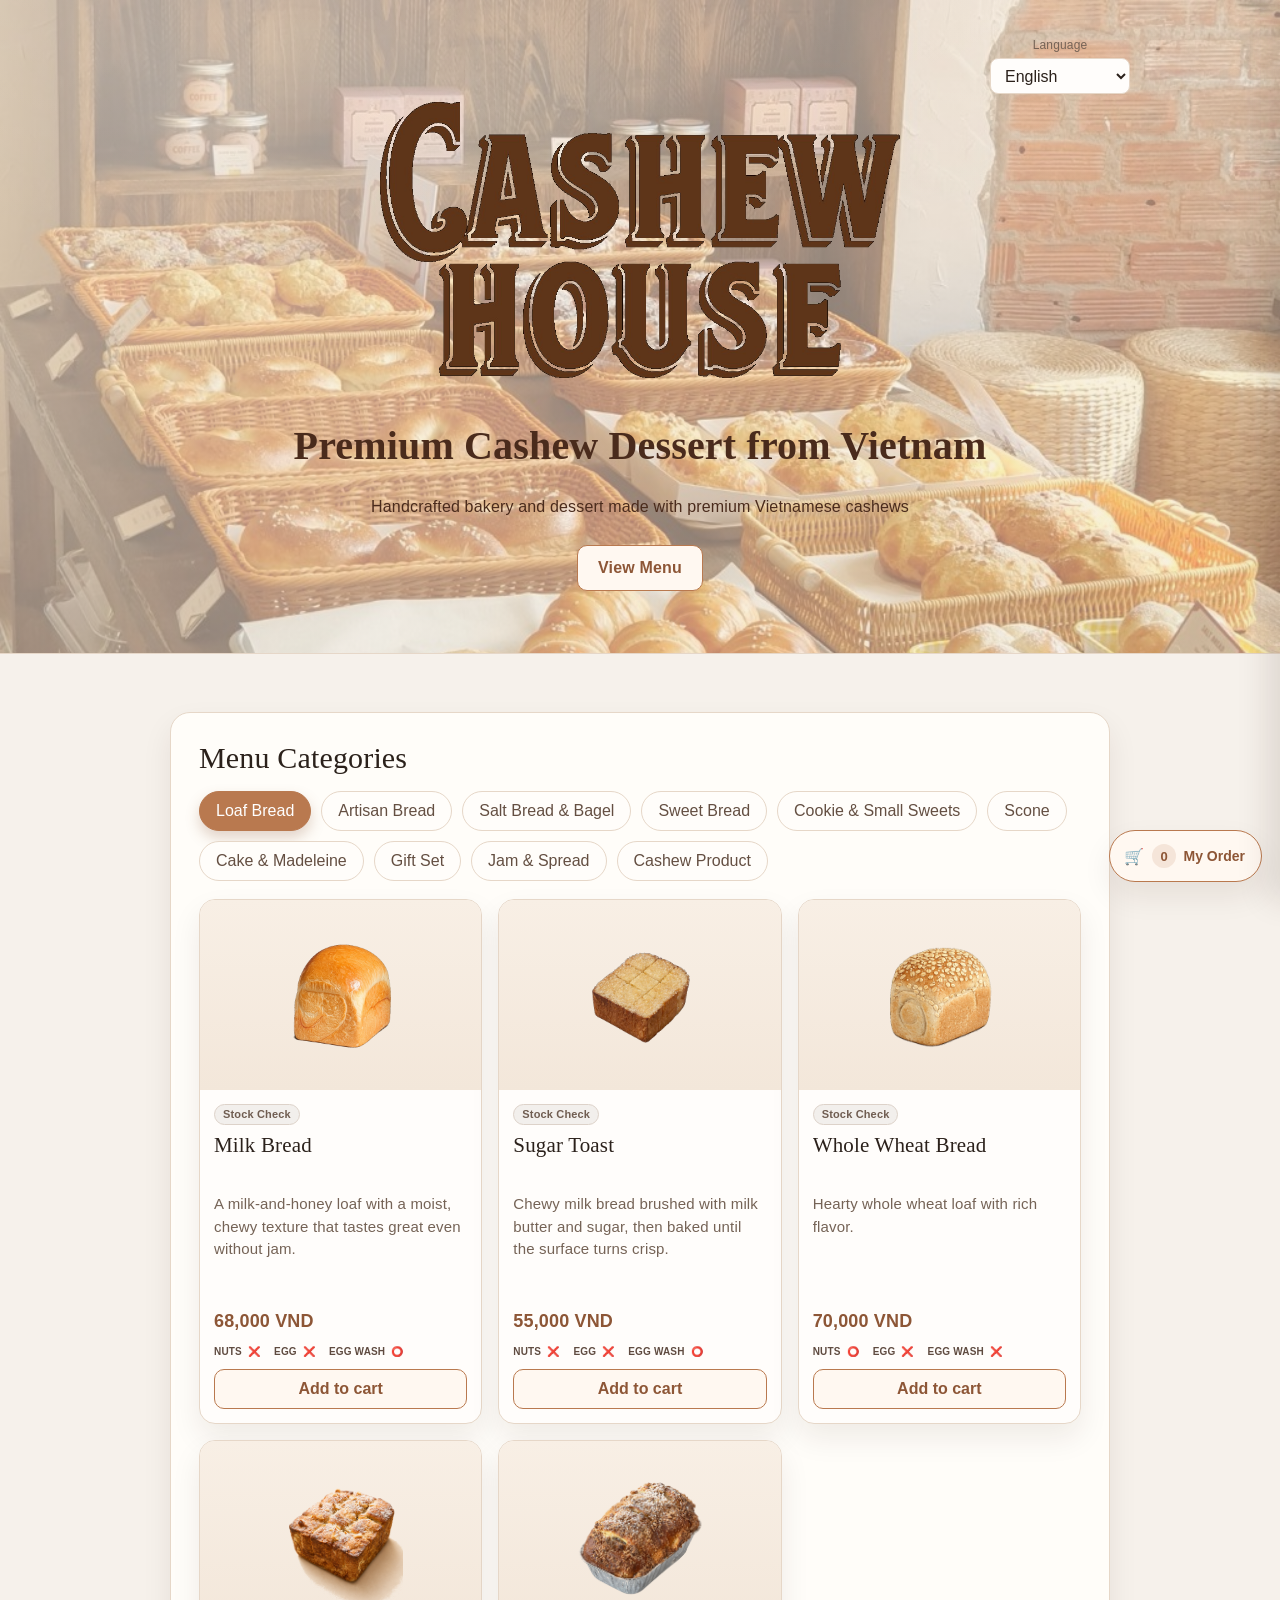
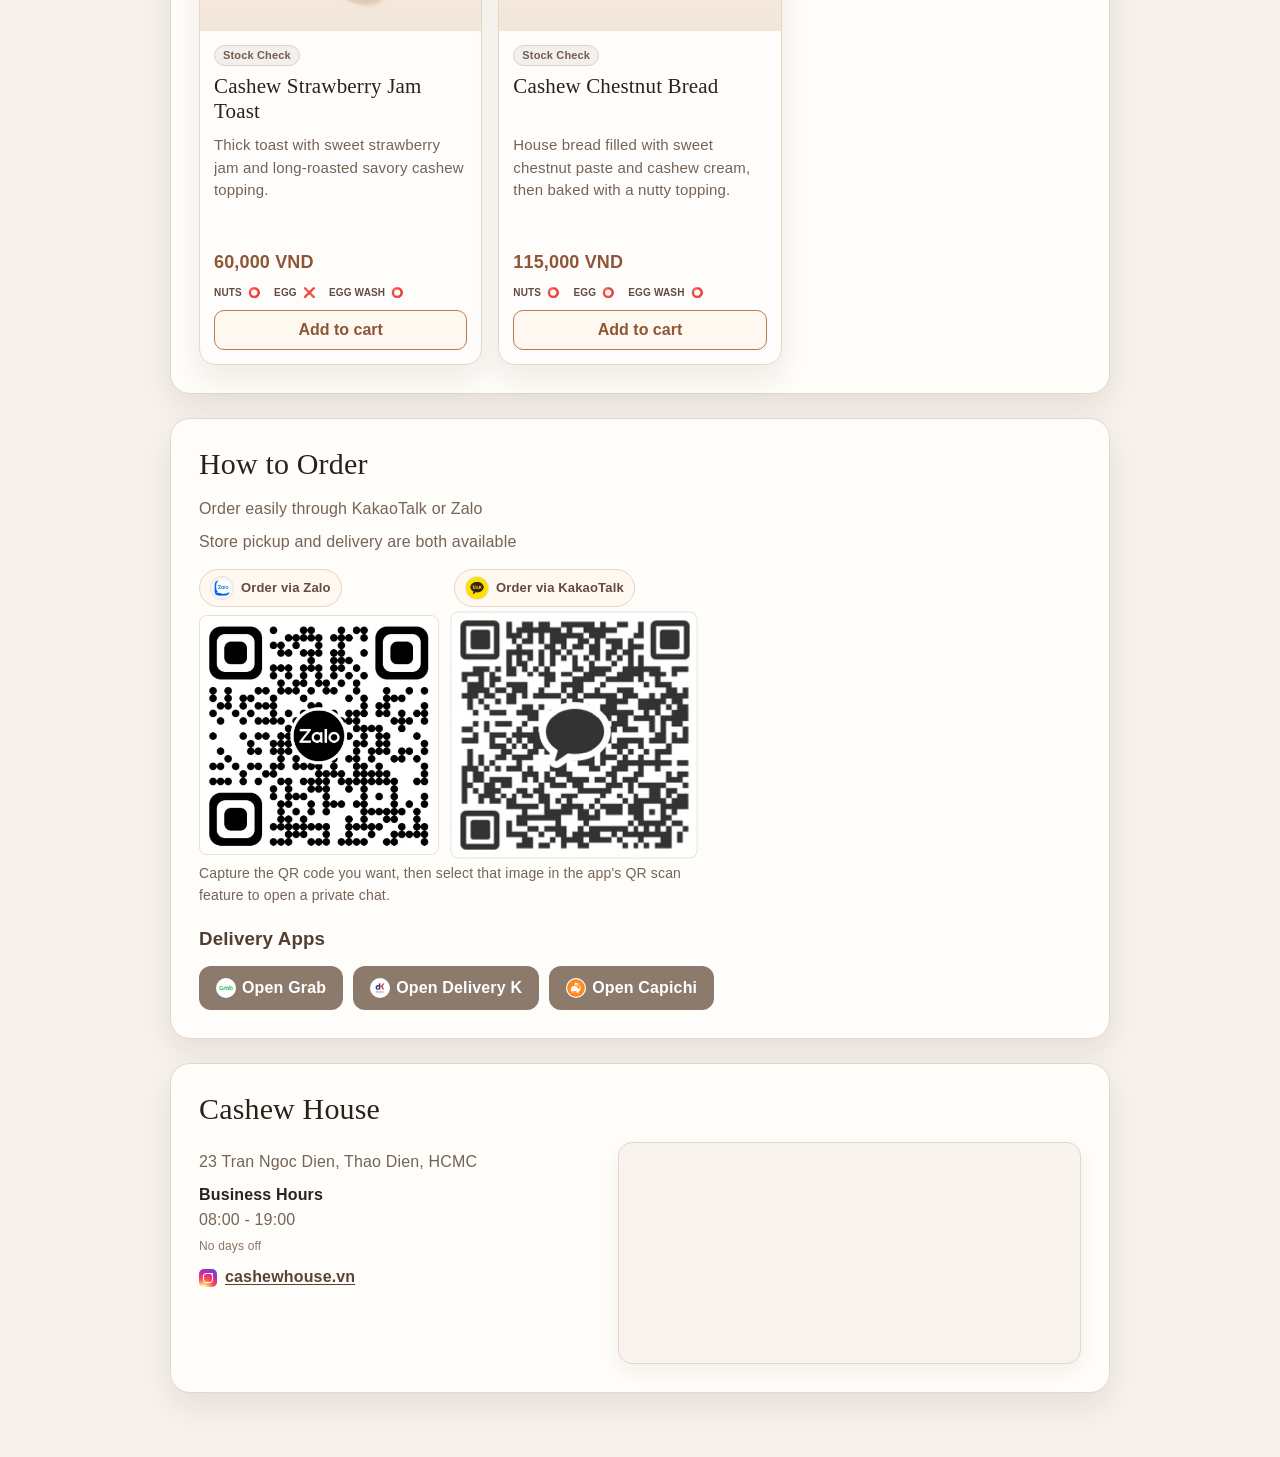
==== index.html @ 786365b2 "Add multilingual QR scan hint below order QR codes. Help customers capture a QR image and open a pri" ====
<!DOCTYPE html>
<html lang="ko">
  <head>
    <meta charset="UTF-8" />
    <meta name="viewport" content="width=device-width, initial-scale=1.0" />
    <title>CASHEW HOUSE BAKERY MENU</title>
    <link rel="stylesheet" href="styles.css" />
  </head>
  <body>
    <header class="hero">
      <div class="hero__content">
        <div class="language-switcher">
          <label for="languageSelect" data-i18n="languageLabel">Language</label>
          <select id="languageSelect" aria-label="language selector">
            <option value="en">English</option>
            <option value="ko">한국어</option>
            <option value="vi">Tiếng Việt</option>
            <option value="ja">日本語</option>
            <option value="zh">中文</option>
          </select>
        </div>
        <img class="hero__logo" src="images/hero-logo.png" alt="Cashew House logo" />
        <h1 data-i18n="heroTitle">Premium Cashew Dessert from Vietnam</h1>
        <p class="hero__desc" data-i18n="heroDesc1">베트남 프리미엄 캐슈넛으로 만든 수제 베이커리 &amp; 디저트</p>
        <a class="hero__button" href="#menuSection" data-i18n="menuViewButton"
          >메뉴 보기</a
        >
      </div>
    </header>

    <main class="container">
      <section id="menuSection" class="menu-section">
        <h2 class="section-title" data-i18n="menuCategoriesTitle">Menu Categories</h2>
        <div id="categoryTabs" class="tabs" role="tablist" aria-label="카테고리 탭"></div>
        <div id="menuGrid" class="menu-grid" aria-live="polite"></div>
      </section>

      <section class="order-section">
        <h2 class="section-title" data-i18n="orderTitle">주문 방법</h2>
        <p data-i18n="orderDesc1">카카오톡 / Zalo로 간편하게 주문 가능합니다</p>
        <p data-i18n="orderDesc2">매장 픽업 및 배달 모두 가능</p>

        <div class="order-qr-grid">
          <div class="order-qr-card" aria-label="Zalo QR card">
            <span class="order-qr-card__channel">
              <span class="order-qr-card__icon action-button--zalo" aria-hidden="true"></span>
              <span class="order-qr-card__channel-text">Order via Zalo</span>
            </span>
            <img class="order-qr-card__image" src="images/zalo-qr-only.png" alt="Zalo QR code" />
          </div>
          <div class="order-qr-card" aria-label="KakaoTalk QR card">
            <span class="order-qr-card__channel">
              <span class="order-qr-card__icon action-button--kakao" aria-hidden="true"></span>
              <span class="order-qr-card__channel-text">Order via KakaoTalk</span>
            </span>
            <img class="order-qr-card__image" src="images/kakaotalk-qr-only.png" alt="KakaoTalk QR code" />
          </div>
        </div>

        <p class="order-qr-help" data-i18n="orderQrHelp">원하시는 큐알코드를 캡쳐하신 후, 해당 앱의 큐알코드 스캔 기능에서 큐알코드를 선택하시면 개인 대화창이 뜹니다.</p>

        <h3 class="sub-title" data-i18n="deliveryAppTitle">배달 어플 바로가기</h3>
        <div class="action-group">
          <a class="action-button action-button--sub action-button--delivery action-button--grab" href="https://r.grab.com/g/6-20260430_190000_45DD73BD2A8040E2A69874FFFDF15FDF_MEXMPS-5-C7TFJN4TECD3TN" target="_blank" rel="noopener noreferrer" aria-label="Grab link button" data-i18n="grabButton">Grab 바로가기</a>
          <a class="action-button action-button--sub action-button--delivery action-button--deliveryk" href="https://www.deliveryk.com/shops/13361" target="_blank" rel="noopener noreferrer" aria-label="Delivery K link button" data-i18n="deliveryKButton">Delivery K 바로가기</a>
          <a class="action-button action-button--sub action-button--delivery action-button--capichi" href="https://www.order.capichiapp.com/ko/ho-chi-minh/phuong-an-khanh/restaurant/CASHEWHOUSE" target="_blank" rel="noopener noreferrer" aria-label="Capichi link button" data-i18n="capichiButton">Capichi 바로가기</a>
        </div>
      </section>

      <section class="store-section">
        <h2 class="section-title" data-i18n="storeTitle">Cashew House</h2>
        <div class="store-layout">
          <div class="store-info">
            <p data-i18n="storeAddress">23 Tran Ngoc Dien, Thao Dien, HCMC</p>
            <p>
              <strong data-i18n="businessHoursLabel">영업시간</strong><br />
              08:00 - 19:00<br />
              <span class="store-hours-note" data-i18n="noClosedDaysLabel">휴무없음</span>
            </p>
            <p>
              <a class="instagram-link" href="https://instagram.com/cashewhouse.vn" target="_blank" rel="noopener noreferrer" aria-label="Cashew House Instagram">
                <span class="instagram-link__icon" aria-hidden="true"></span>
                <span class="instagram-link__id">cashewhouse.vn</span>
              </a>
            </p>
          </div>
          <div class="store-map-wrap">
            <iframe
              class="store-map"
              title="Cashew House location on Google Maps"
              src="https://www.google.com/maps?q=23%20Tran%20Ngoc%20Dien,%20Thao%20Dien,%20Ho%20Chi%20Minh%20City&output=embed"
              loading="lazy"
              referrerpolicy="no-referrer-when-downgrade"
              allowfullscreen
            ></iframe>
          </div>
        </div>
      </section>
    </main>

    <template id="menuCardTemplate">
      <article class="menu-card">
        <div class="menu-card__image-wrap">
          <img class="menu-card__image" alt="" />
          <div class="menu-card__image-nav" hidden>
            <button type="button" class="menu-card__image-btn menu-card__image-btn--prev" aria-label="Previous image">◀</button>
            <span class="menu-card__image-index" aria-live="polite"></span>
            <button type="button" class="menu-card__image-btn menu-card__image-btn--next" aria-label="Next image">▶</button>
          </div>
        </div>
        <div class="menu-card__body">
          <h3 class="menu-card__name"></h3>
          <p class="menu-card__description"></p>
          <div class="menu-card__flavors"></div>
          <p class="menu-card__price"></p>
          <div class="menu-card__allergy-row">
            <p class="menu-card__allergy"></p>
            <p class="menu-card__allergy"></p>
            <p class="menu-card__allergy"></p>
          </div>
          <div class="menu-card__actions">
            <select class="menu-card__flavor-select" hidden></select>
            <button type="button" class="menu-card__add-btn"></button>
          </div>
        </div>
      </article>
    </template>

    <div id="cartOverlay" class="cart-overlay" hidden></div>
    <aside id="cartPanel" class="cart-panel" aria-hidden="true" aria-labelledby="cartPanelTitle">
      <div class="cart-panel__header">
        <h2 id="cartPanelTitle" class="cart-panel__title" data-i18n="cartTitle">My Order</h2>
        <button type="button" id="cartCloseBtn" class="cart-panel__close" aria-label="Close">×</button>
      </div>
      <p id="cartEmptyMsg" class="cart-panel__empty" data-i18n="cartEmpty" hidden></p>
      <ul id="cartItems" class="cart-panel__items"></ul>
      <div class="cart-panel__footer">
        <p id="cartTotal" class="cart-panel__total"></p>
        <div class="cart-panel__actions">
          <button type="button" id="cartCopyBtn" class="cart-panel__btn cart-panel__btn--primary" data-i18n="cartCopy">Copy order</button>
          <button type="button" id="cartClearBtn" class="cart-panel__btn cart-panel__btn--ghost" data-i18n="cartClear">Clear all</button>
        </div>
      </div>
    </aside>
    <button type="button" id="cartFab" class="cart-fab" hidden>
      <span class="cart-fab__icon" aria-hidden="true">🛒</span>
      <span id="cartFabCount" class="cart-fab__count">0</span>
      <span class="cart-fab__label" data-i18n="cartTitle">My Order</span>
    </button>
    <p id="cartToast" class="cart-toast" role="status" aria-live="polite" hidden></p>

    <script src="script.js?v=20260623-1"></script>
  </body>
</html>
---- styles.css ----
:root {
  --bg: #f6f1eb;
  --paper: #fffdf9;
  --accent: #b9794f;
  --accent-dark: #8d5636;
  --text: #2b211b;
  --muted: #756356;
  --border: #e6d7c8;
  --surface: #f3e9df;
  --shadow: 0 14px 30px rgba(46, 28, 15, 0.08);
}

* {
  box-sizing: border-box;
}

body {
  margin: 0;
  font-family: "Noto Sans KR", "Segoe UI", Arial, sans-serif;
  color: var(--text);
  background: var(--bg);
  letter-spacing: 0.01em;
}

.hero {
  /* 헤더 배경 사진 + 따뜻한 그라데이션 오버레이 */
  background-color: var(--bg);
  /* radial-gradient가 불투명하면 이미지가 가려져서 알파를 줍니다. */
  background-image: radial-gradient(
      circle at 15% 20%,
      rgba(248, 239, 228, 0.62) 0%,
      rgba(244, 230, 216, 0.54) 42%,
      rgba(240, 223, 206, 0.45) 100%
    ),
    url("images/header-bg.png");
  background-size: 100% 100%, cover;
  background-position: center, center top;
  background-repeat: no-repeat;
  padding: 78px 20px 62px;
  border-bottom: 1px solid var(--border);
  position: relative;
}

.hero::after {
  content: "";
  position: absolute;
  inset: 0;
  pointer-events: none;
  background: linear-gradient(
    to bottom,
    rgba(255, 255, 255, 0.10) 0%,
    rgba(255, 255, 255, 0) 35%
  );
}

.hero__content {
  max-width: 980px;
  margin: 0 auto;
  position: relative;
  z-index: 1;
  text-align: center;
  display: flex;
  flex-direction: column;
  align-items: center;
}

.language-switcher {
  position: absolute;
  top: -40px;
  right: 0;
  display: flex;
  flex-direction: column;
  gap: 6px;
  min-width: 140px;
}

.language-switcher label {
  font-size: 12px;
  color: var(--muted);
}

.language-switcher select {
  height: 36px;
  padding: 0 10px;
  border: 1px solid var(--border);
  border-radius: 8px;
  background: #fffdfb;
  color: var(--text);
  font: inherit;
}

.hero__badge {
  display: inline-block;
  margin: 0 0 12px;
  padding: 7px 12px;
  font-size: 12px;
  letter-spacing: 0.08em;
  border-radius: 999px;
  background: rgba(185, 121, 79, 0.13);
  border: 1px solid rgba(185, 121, 79, 0.35);
  color: var(--accent-dark);
  font-weight: 600;
}

.hero__logo {
  display: block;
  width: min(520px, 88%);
  margin: 24px auto 24px;
  height: auto;
}

.hero h1 {
  margin: 0 0 4px;
  font-family: "Georgia", "Times New Roman", serif;
  font-size: clamp(28px, 4.1vw, 40px);
  line-height: 2.2;
  max-width: 100%;
  margin-left: auto;
  margin-right: auto;
  white-space: nowrap;
  color: #4a2b1c;
}

.hero__desc {
  margin: 0;
  color: #4a2b1c;
  font-size: clamp(14px, 2vw, 16px);
  line-height: 1.6;
  white-space: nowrap;
  text-align: center;
  max-width: 100%;
}

.hero__button {
  display: inline-block;
  margin-top: 26px;
  padding: 13px 20px;
  border-radius: 10px;
  border: 1px solid var(--accent);
  background: #fff8f1;
  color: var(--accent-dark);
  text-decoration: none;
  font-weight: 700;
  transition: all 0.2s ease;
}

.hero__button:hover {
  background: var(--accent);
  color: #fff;
}

.container {
  max-width: 980px;
  margin: 0 auto;
  padding: 34px 20px 64px;
}

.menu-section,
.order-section,
.store-section {
  margin-top: 24px;
  padding: 28px;
  border: 1px solid var(--border);
  border-radius: 20px;
  background: var(--paper);
  box-shadow: var(--shadow);
}

.section-title {
  margin: 0 0 16px;
  font-family: "Georgia", "Times New Roman", serif;
  font-size: 30px;
  font-weight: 500;
}

.tabs {
  display: flex;
  flex-wrap: wrap;
  gap: 10px;
  margin-bottom: 18px;
}

.tab-button {
  height: 40px;
  padding: 0 16px;
  border: 1px solid var(--border);
  border-radius: 999px;
  font: inherit;
  background: #fffdfa;
  color: #644f42;
  cursor: pointer;
  transition: all 0.2s ease;
}

.tab-button.is-active {
  background: var(--accent);
  color: #fff;
  border-color: var(--accent);
  box-shadow: 0 7px 14px rgba(141, 86, 54, 0.25);
}

.tab-button:hover {
  border-color: #d5b9a3;
}

.menu-grid {
  display: grid;
  grid-template-columns: repeat(auto-fill, minmax(260px, 1fr));
  gap: 16px;
}

.menu-card {
  border: 1px solid var(--border);
  border-radius: 16px;
  background: #fffdfb;
  box-shadow: var(--shadow);
  overflow: hidden;
  transition: transform 0.2s ease, box-shadow 0.2s ease;
  min-height: var(--menu-card-min-height, auto);
}

.menu-card:hover {
  transform: translateY(-3px);
  box-shadow: 0 18px 34px rgba(46, 28, 15, 0.12);
}

.menu-card__image-wrap {
  width: 100%;
  height: 190px;
  overflow: hidden;
  background: linear-gradient(180deg, #f8efe5 0%, #f3e7da 100%);
  padding: 12px;
  position: relative;
}

.menu-card__image {
  width: 100%;
  height: 100%;
  object-fit: contain;
  object-position: center;
  display: block;
  transform: scale(var(--image-scale, 1)) rotate(var(--image-rotate, 0deg)) translateY(var(--image-offset-y, 0px));
  transform-origin: center;
}

.menu-card__image-nav {
  position: absolute;
  left: 10px;
  right: 10px;
  top: 50%;
  transform: translateY(-50%);
  display: flex;
  align-items: center;
  justify-content: space-between;
  gap: 8px;
  z-index: 2;
}

.menu-card__image-nav[hidden] {
  display: none;
}

.menu-card__image-btn {
  width: 14px;
  height: 14px;
  border: 0;
  border-radius: 999px;
  background: transparent;
  color: #4a2b1c;
  cursor: pointer;
  font-size: 8px;
  line-height: 1;
  padding: 0;
}

.menu-card__image-btn:hover {
  background: transparent;
  color: #2f1a11;
}

.menu-card__image-index {
  display: none;
}

.menu-card__body {
  padding: 14px;
  display: flex;
  flex-direction: column;
}

.menu-card__name {
  margin: 0 0 10px;
  font-size: 21px;
  font-family: "Georgia", "Times New Roman", serif;
  font-weight: 500;
  min-height: 50px;
  display: -webkit-box;
  -webkit-box-orient: vertical;
  -webkit-line-clamp: 2;
  overflow: hidden;
}

.menu-card__stock {
  margin: 0 0 8px;
  display: inline-flex;
  align-items: center;
  align-self: flex-start;
  padding: 4px 8px;
  border-radius: 999px;
  font-size: 11px;
  font-weight: 700;
  line-height: 1;
  border: 1px solid transparent;
}

.menu-card__stock.is-in_stock {
  background: #eaf7ee;
  border-color: #b9e3c4;
  color: #1c6a32;
}

.menu-card__stock.is-low_stock {
  background: #fff4e8;
  border-color: #f2d3ad;
  color: #8b4d14;
}

.menu-card__stock.is-sold_out {
  background: #f7ecec;
  border-color: #e4c6c6;
  color: #8b2f2f;
}

.menu-card__stock.is-unknown {
  background: #f2efec;
  border-color: #ddd2c9;
  color: #705d51;
}

.menu-card__price {
  margin: 0 0 12px;
  font-size: 18px;
  font-weight: 700;
  color: var(--accent-dark);
}

.menu-card__description {
  margin: 0 0 12px;
  color: var(--muted);
  font-size: 15px;
  line-height: 1.5;
  min-height: 68px;
  display: -webkit-box;
  -webkit-box-orient: vertical;
  -webkit-line-clamp: 3;
  overflow: hidden;
}

/* 잼 카테고리는 description 줄 수에 따라 가격 baseline이 흔들려서 최대 3줄로 고정 */
.menu-card.is-jamSpread .menu-card__description {
  display: -webkit-box;
  -webkit-box-orient: vertical;
  -webkit-line-clamp: 3;
  overflow: hidden;
}

.menu-card.is-cookieSmallSweets .menu-card__description {
  display: block;
  -webkit-line-clamp: unset;
  overflow: visible;
  min-height: 112px;
}

.menu-card.is-cookieSmallSweets .menu-card__flavors,
.menu-card.is-cookieSmallSweets .menu-card__flavors:empty {
  min-height: 40px;
}

.menu-card.is-giftset66 .menu-card__image-wrap {
  height: auto;
  aspect-ratio: 1 / 1;
  padding: 0;
}

.menu-card.is-giftset66 .menu-card__image {
  object-fit: cover;
  object-position: var(--image-object-position, center 72%);
  transform: none;
}

.menu-card__flavors {
  display: flex;
  flex-wrap: wrap;
  gap: 6px;
  margin: -2px 0 12px;
  min-height: var(--flavors-min-height, 28px);
}

.menu-card__flavors:empty {
  min-height: var(--flavors-min-height, 28px);
}

.flavor-chip {
  display: inline-flex;
  align-items: center;
  gap: 4px;
  padding: 3px 7px;
  border-radius: 999px;
  border: 1px solid #e4d4c4;
  background: #fff8f1;
  color: #6b4c3c;
  font-size: 11px;
  line-height: 1;
}

.menu-card__allergy {
  display: inline-flex;
  align-items: center;
  gap: 4px;
  margin: 0;
  font-size: 10px;
  color: #5f4b40;
  font-weight: 700;
}

.menu-card__allergy-row {
  display: flex;
  align-items: center;
  gap: 14px;
  margin-top: 2px;
  flex-wrap: nowrap;
}

.menu-card__actions {
  display: flex;
  flex-direction: column;
  gap: 8px;
  margin-top: 12px;
}

.menu-card__flavor-select {
  width: 100%;
  height: 36px;
  padding: 0 10px;
  border: 1px solid var(--border);
  border-radius: 8px;
  background: #fffdfb;
  color: var(--text);
  font: inherit;
}

.menu-card__add-btn {
  width: 100%;
  height: 40px;
  border: 1px solid var(--accent);
  border-radius: 10px;
  background: #fff8f1;
  color: var(--accent-dark);
  font: inherit;
  font-weight: 700;
  cursor: pointer;
  transition: all 0.2s ease;
}

.menu-card__add-btn:hover:not(:disabled) {
  background: var(--accent);
  color: #fff;
}

.menu-card__add-btn:disabled {
  opacity: 0.55;
  cursor: not-allowed;
}

.menu-card__price {
  margin-top: auto;
  margin-bottom: 12px;
}

.allergy-status {
  display: inline-block;
  margin-left: 2px;
  font-size: 10px;
  line-height: 1;
}

.allergy-status.is-included {
  color: inherit;
}

.allergy-status.is-excluded {
  color: inherit;
}

.action-group {
  display: flex;
  flex-wrap: wrap;
  gap: 10px;
  margin-top: 16px;
}

.order-qr-grid {
  margin-top: 14px;
  display: grid;
  grid-template-columns: repeat(2, max-content);
  column-gap: 15px;
  row-gap: 8px;
  justify-content: start;
}

.order-qr-card {
  border: 0;
  border-radius: 10px;
  background: transparent;
  text-decoration: none;
  color: inherit;
  padding: 0;
  display: flex;
  flex-direction: column;
  align-items: flex-start;
  gap: 8px;
}

.order-qr-card__channel {
  display: inline-flex;
  align-items: center;
  gap: 7px;
  padding: 6px 10px;
  border: 1px solid #e4d4c4;
  border-radius: 999px;
  background: #fff8f1;
}

.order-qr-card__channel-text {
  font-size: 13px;
  font-weight: 700;
  color: #5f4b40;
}

.order-qr-card__icon {
  width: 24px;
  height: 24px;
  border-radius: 999px;
  border: 1px solid #eadfd3;
  background-color: #fff;
  background-repeat: no-repeat;
  background-position: center;
  background-size: cover;
  display: inline-block;
  flex-shrink: 0;
}

.order-qr-card__icon.action-button--zalo {
  background-image: url("images/ZALO.jpg");
}

.order-qr-card__icon.action-button--kakao {
  background-image: url("images/kakaotalk.png");
}

.order-qr-card__image {
  width: auto;
  max-width: 240px;
  aspect-ratio: 1 / 1;
  object-fit: contain;
  border-radius: 8px;
  border: 1px solid #eadfd3;
  display: block;
}

.order-qr-card:first-child .order-qr-card__image {
  transform: none;
}

.order-qr-card:last-child .order-qr-card__image {
  transform: scale(1.03);
  transform-origin: center;
}

.order-qr-help {
  margin: 12px 0 0;
  max-width: 520px;
  font-size: 14px;
  line-height: 1.55;
  color: var(--muted);
}

.action-button {
  display: inline-flex;
  align-items: center;
  justify-content: center;
  min-height: 44px;
  padding: 0 16px;
  border-radius: 12px;
  text-decoration: none;
  font-weight: 700;
  color: #fff;
  background: var(--accent);
  border: 1px solid transparent;
  transition: all 0.2s ease;
}

.action-button.action-button--zalo::before,
.action-button.action-button--kakao::before,
.action-button.action-button--delivery::before {
  content: "";
  margin-right: 6px;
  width: 18px;
  height: 18px;
  border-radius: 999px;
  border: 1px solid rgba(255, 255, 255, 0.75);
  background-color: #fff;
  background-repeat: no-repeat;
  background-position: center;
  background-size: cover;
  display: inline-block;
  flex-shrink: 0;
}

.action-button.action-button--zalo::before {
  background-image: url("images/ZALO.jpg");
}

.action-button.action-button--kakao::before {
  background-image: url("images/kakaotalk.png");
}

.action-button.action-button--delivery::before {
  background-image: url("images/grab.png");
}

.action-button.action-button--grab::before {
  background-image: url("images/grab.png");
}

.action-button.action-button--deliveryk::before {
  background-image: url("images/deliveryk.png");
}

.action-button.action-button--capichi::before {
  background-image: url("images/capichi.png");
}

.action-button:hover {
  background: var(--accent-dark);
}

.action-button--sub {
  background: #8c7a6d;
}

.action-button--sub:hover {
  background: #6d5d52;
}

.sub-title {
  margin: 22px 0 0;
  color: #523f34;
}

.order-section p,
.store-section p {
  margin: 8px 0;
  color: var(--muted);
  line-height: 1.55;
}

.store-section strong {
  color: var(--text);
}

.store-hours-note {
  display: inline-block;
  margin-top: 2px;
  font-size: 12px;
  color: #8a7567;
}

.instagram-link {
  display: inline-flex;
  align-items: center;
  gap: 8px;
  text-decoration: none;
  color: #5a4336;
  font-weight: 600;
}

.instagram-link__icon {
  width: 18px;
  height: 18px;
  border-radius: 5px;
  background: radial-gradient(circle at 25% 110%, #fdf497 0%, #fdf497 12%, #fd5949 40%, #d6249f 65%, #285aeb 100%);
  position: relative;
  flex-shrink: 0;
}

.instagram-link__icon::before {
  content: "";
  position: absolute;
  inset: 4px;
  border: 1.6px solid #fff;
  border-radius: 3px;
}

.instagram-link__icon::after {
  content: "";
  position: absolute;
  right: 4px;
  top: 4px;
  width: 2px;
  height: 2px;
  background: #fff;
  border-radius: 50%;
}

.instagram-link__id {
  text-decoration: underline;
  text-underline-offset: 2px;
}

.store-layout {
  display: grid;
  grid-template-columns: minmax(220px, 1fr) minmax(280px, 1.15fr);
  gap: 16px;
  align-items: start;
}

.store-map-wrap {
  border: 1px solid var(--border);
  border-radius: 14px;
  overflow: hidden;
  background: #f8f3ee;
  box-shadow: 0 8px 20px rgba(46, 28, 15, 0.06);
}

.store-map {
  display: block;
  width: 100%;
  height: 220px;
  border: 0;
}

.cart-overlay {
  position: fixed;
  inset: 0;
  z-index: 120;
  background: rgba(43, 33, 27, 0.42);
}

.cart-overlay[hidden] {
  display: none;
}

.cart-panel {
  position: fixed;
  top: 0;
  right: 0;
  z-index: 130;
  display: flex;
  flex-direction: column;
  width: min(400px, 100vw);
  height: 100vh;
  height: 100dvh;
  background: var(--paper);
  border-left: 1px solid var(--border);
  box-shadow: -12px 0 30px rgba(46, 28, 15, 0.12);
  transform: translateX(100%);
  transition: transform 0.25s ease;
}

.cart-panel.is-open {
  transform: translateX(0);
}

body.cart-open {
  overflow: hidden;
}

.cart-panel__header {
  display: flex;
  align-items: center;
  justify-content: space-between;
  gap: 12px;
  padding: 18px 18px 12px;
  border-bottom: 1px solid var(--border);
}

.cart-panel__title {
  margin: 0;
  font-family: "Georgia", "Times New Roman", serif;
  font-size: 24px;
  font-weight: 500;
}

.cart-panel__close {
  width: 36px;
  height: 36px;
  border: 1px solid var(--border);
  border-radius: 8px;
  background: #fffdfb;
  color: var(--text);
  font-size: 22px;
  line-height: 1;
  cursor: pointer;
}

.cart-panel__empty {
  margin: 0;
  padding: 24px 18px;
  color: var(--muted);
  line-height: 1.55;
}

.cart-panel__items {
  flex: 1;
  margin: 0;
  padding: 12px 18px;
  list-style: none;
  overflow-y: auto;
}

.cart-item {
  display: flex;
  align-items: flex-start;
  justify-content: space-between;
  gap: 12px;
  padding: 12px 0;
  border-bottom: 1px solid var(--border);
}

.cart-item:last-child {
  border-bottom: 0;
}

.cart-item__info {
  min-width: 0;
}

.cart-item__name {
  margin: 0 0 4px;
  font-weight: 700;
  line-height: 1.35;
}

.cart-item__meta {
  margin: 0;
  color: var(--muted);
  font-size: 13px;
}

.cart-item__controls {
  display: flex;
  flex-wrap: wrap;
  align-items: center;
  justify-content: flex-end;
  gap: 6px;
}

.cart-item__qty-btn {
  width: 30px;
  height: 30px;
  border: 1px solid var(--border);
  border-radius: 8px;
  background: #fffdfb;
  color: var(--text);
  font: inherit;
  font-size: 18px;
  line-height: 1;
  cursor: pointer;
}

.cart-item__qty {
  min-width: 20px;
  text-align: center;
  font-weight: 700;
}

.cart-item__remove {
  width: 100%;
  margin-top: 2px;
  padding: 0;
  border: 0;
  background: transparent;
  color: var(--muted);
  font: inherit;
  font-size: 12px;
  text-decoration: underline;
  cursor: pointer;
}

.cart-panel__footer {
  padding: 14px 18px 18px;
  border-top: 1px solid var(--border);
  background: #fffdfb;
}

.cart-panel__total {
  margin: 0 0 12px;
  font-size: 18px;
  font-weight: 700;
  color: var(--accent-dark);
}

.cart-panel__actions {
  display: grid;
  gap: 8px;
}

.cart-panel__btn {
  height: 42px;
  border-radius: 10px;
  font: inherit;
  font-weight: 700;
  cursor: pointer;
}

.cart-panel__btn--primary {
  border: 1px solid var(--accent);
  background: var(--accent);
  color: #fff;
}

.cart-panel__btn--primary:hover:not(:disabled) {
  background: var(--accent-dark);
}

.cart-panel__btn--ghost {
  border: 1px solid var(--border);
  background: #fffdfb;
  color: var(--muted);
}

.cart-panel__btn:disabled {
  opacity: 0.5;
  cursor: not-allowed;
}

.cart-fab {
  position: fixed;
  right: 18px;
  bottom: 18px;
  z-index: 110;
  display: inline-flex;
  align-items: center;
  gap: 8px;
  min-height: 52px;
  padding: 0 16px 0 14px;
  border: 1px solid var(--accent);
  border-radius: 999px;
  background: #fff8f1;
  color: var(--accent-dark);
  box-shadow: var(--shadow);
  font: inherit;
  font-weight: 700;
  cursor: pointer;
  transition: all 0.2s ease;
}

.cart-fab:hover {
  background: var(--accent);
  color: #fff;
}

.cart-fab.has-items {
  background: var(--accent);
  color: #fff;
}

.cart-fab[hidden] {
  display: none;
}

.cart-fab__count {
  display: inline-flex;
  align-items: center;
  justify-content: center;
  min-width: 24px;
  height: 24px;
  padding: 0 6px;
  border-radius: 999px;
  background: rgba(255, 255, 255, 0.22);
  font-size: 13px;
}

.cart-fab:not(.has-items) .cart-fab__count {
  background: rgba(185, 121, 79, 0.15);
}

.cart-fab__label {
  font-size: 14px;
}

.cart-toast {
  position: fixed;
  left: 50%;
  bottom: 88px;
  z-index: 140;
  margin: 0;
  padding: 10px 16px;
  border-radius: 999px;
  background: rgba(43, 33, 27, 0.92);
  color: #fff;
  font-size: 14px;
  transform: translateX(-50%);
  pointer-events: none;
}

.cart-toast[hidden] {
  display: none;
}

@media (max-width: 700px) {
  .language-switcher {
    position: static;
    margin-bottom: 14px;
  }

  .hero {
    padding-top: 54px;
  }

  .hero h1 {
    font-size: 34px;
    white-space: normal;
  }

  .hero__logo {
    width: min(420px, 96%);
    margin-top: 4px;
  }

  .hero__desc {
    font-size: 16px;
    white-space: normal;
  }

  .menu-section,
  .order-section,
  .store-section {
    padding: 20px;
  }

  .order-qr-grid {
    grid-template-columns: 1fr;
  }

  .section-title {
    font-size: 26px;
  }

  .menu-card {
    min-height: var(--menu-card-min-height-mobile, var(--menu-card-min-height, auto));
  }

  .store-layout {
    grid-template-columns: 1fr;
  }

  .store-map {
    height: 200px;
  }

  .cart-fab__label {
    display: none;
  }
}
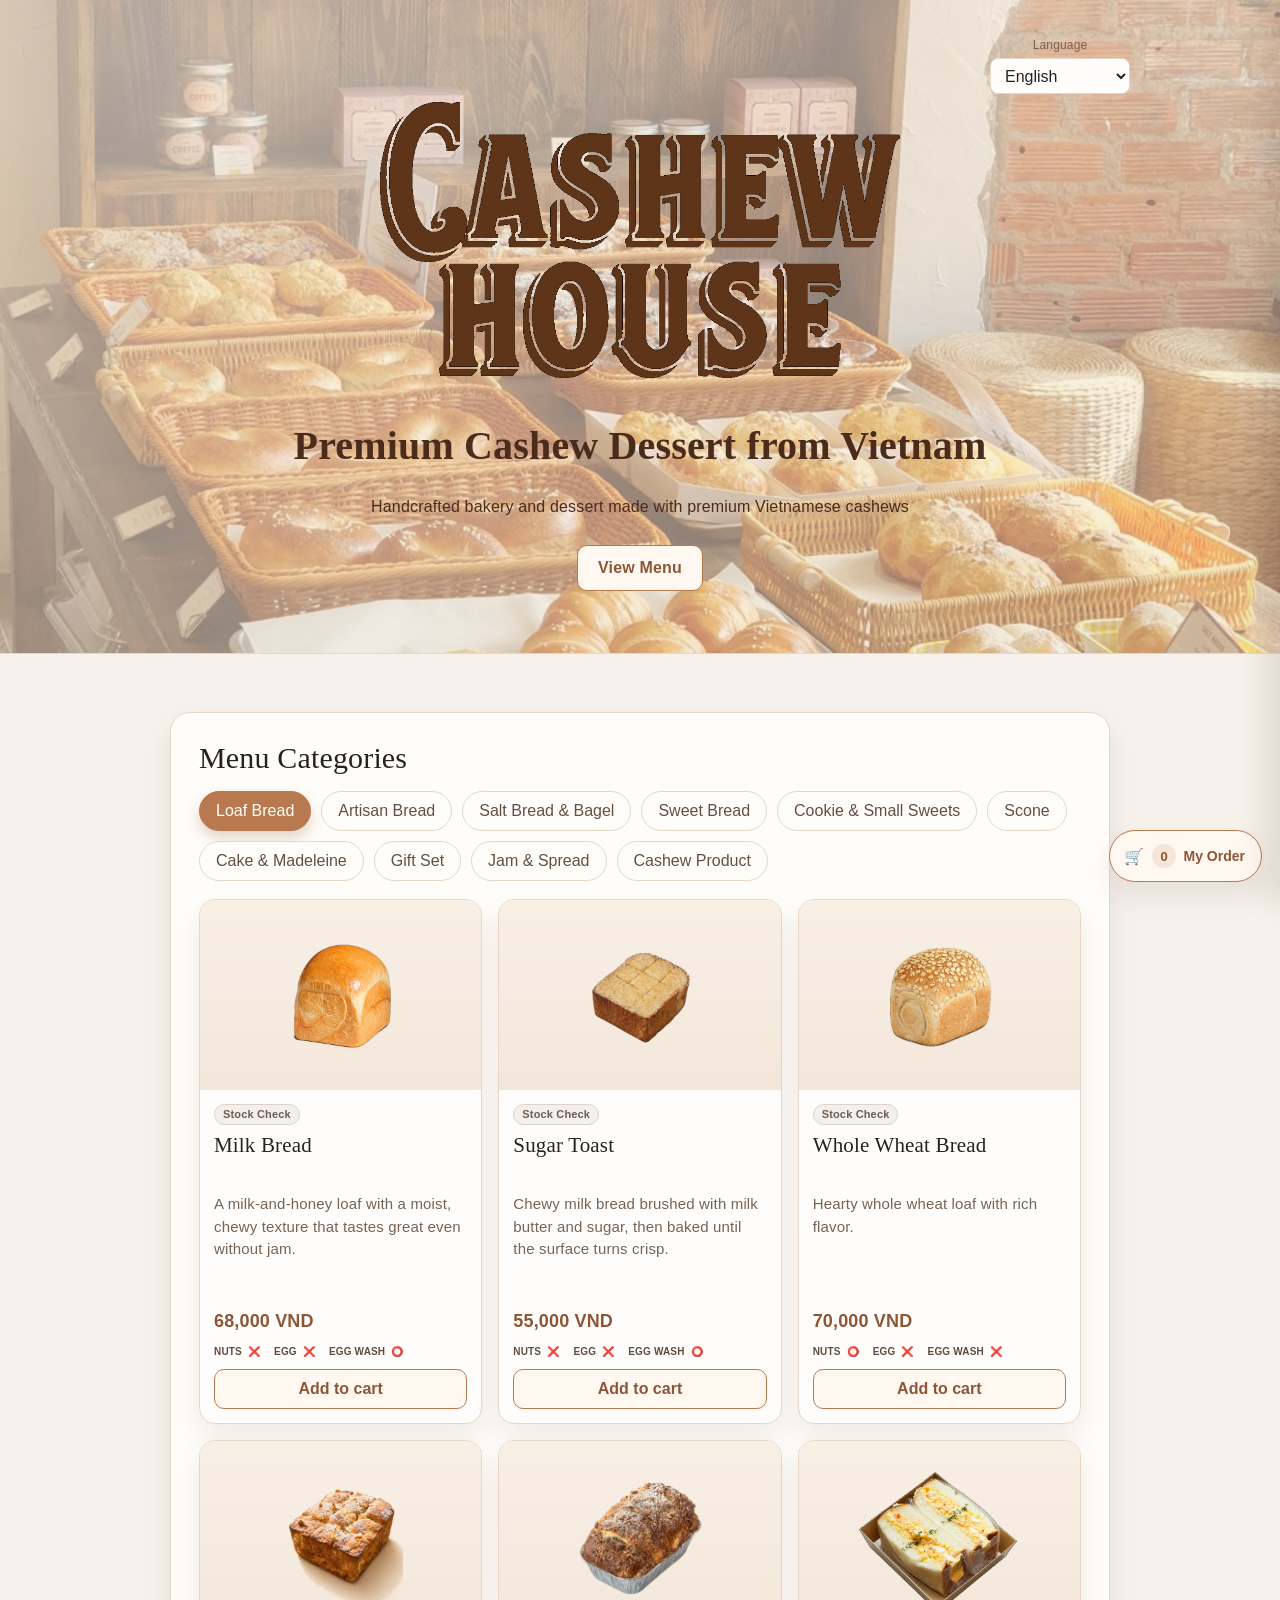
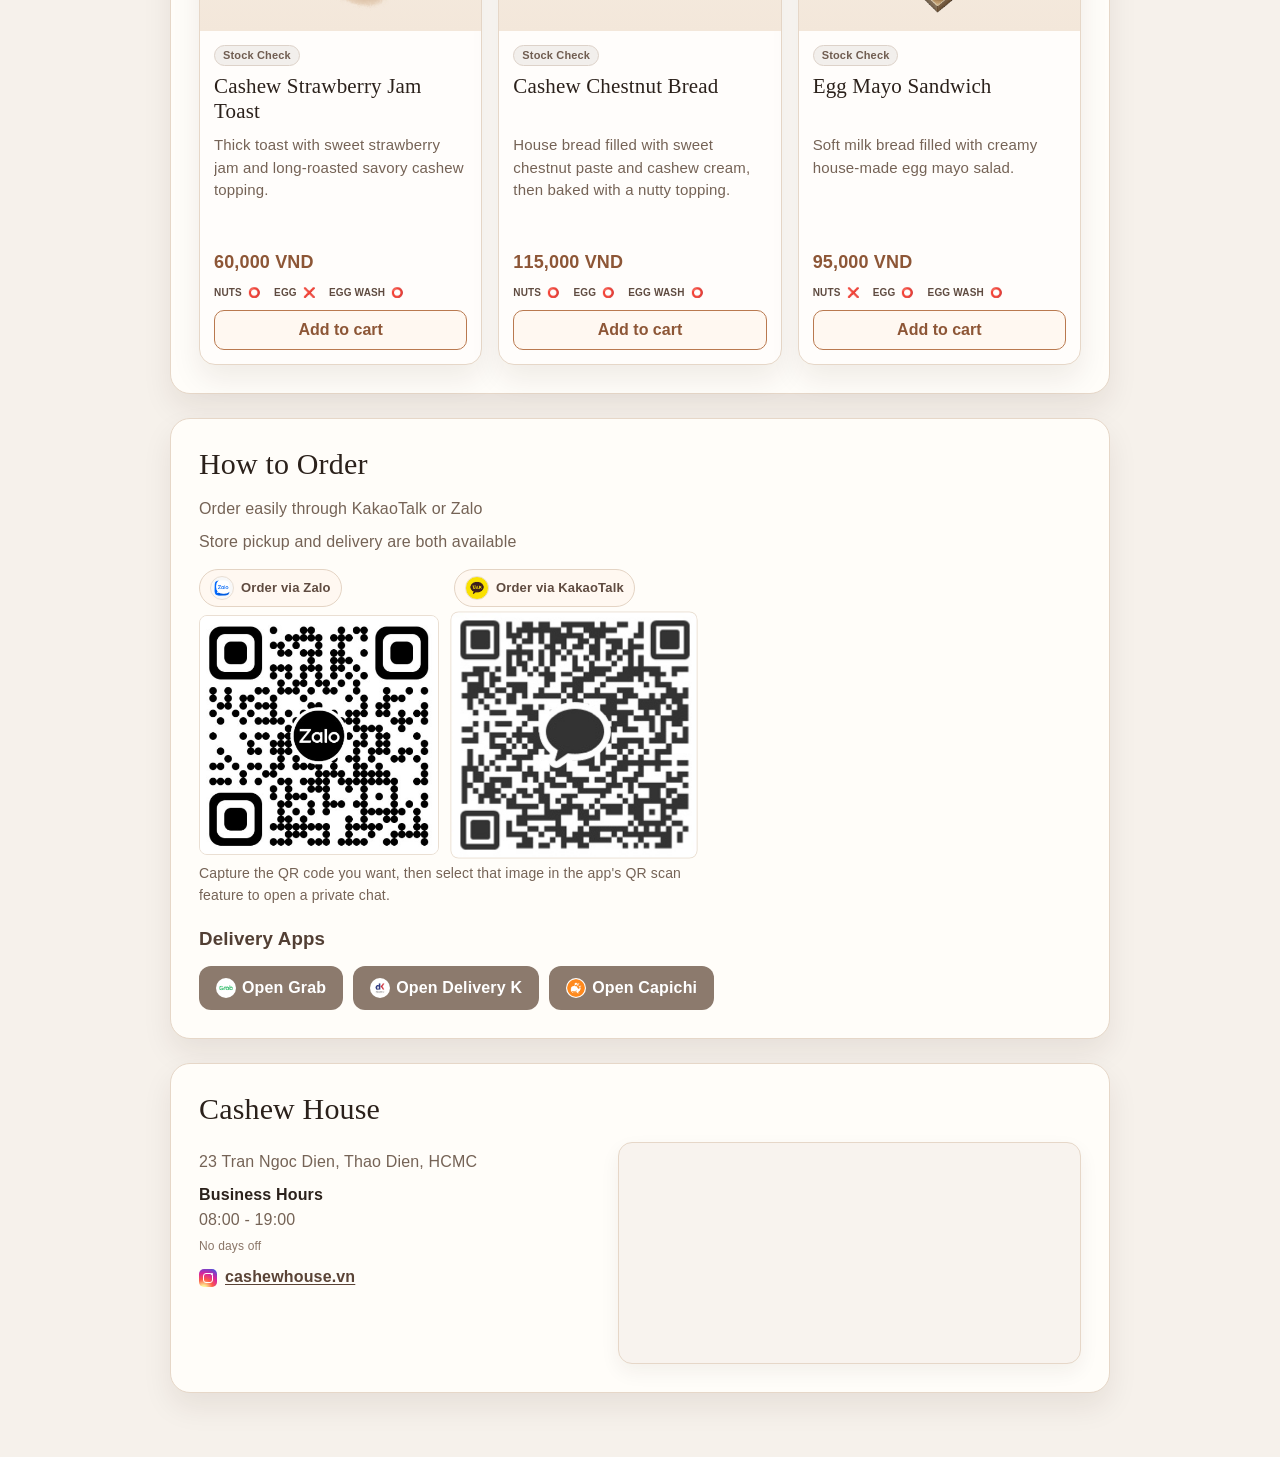
==== commit 36c26149: "Fix menu keys so Google Sheet stock status matches the website. Co-authored-by: Cursor <cursoragent@" ====
--- a/index.html
+++ b/index.html
@@ -149,6 +149,6 @@
     </button>
     <p id="cartToast" class="cart-toast" role="status" aria-live="polite" hidden></p>
 
-    <script src="script.js?v=20260623-1"></script>
+    <script src="script.js?v=20260726-1"></script>
   </body>
 </html>
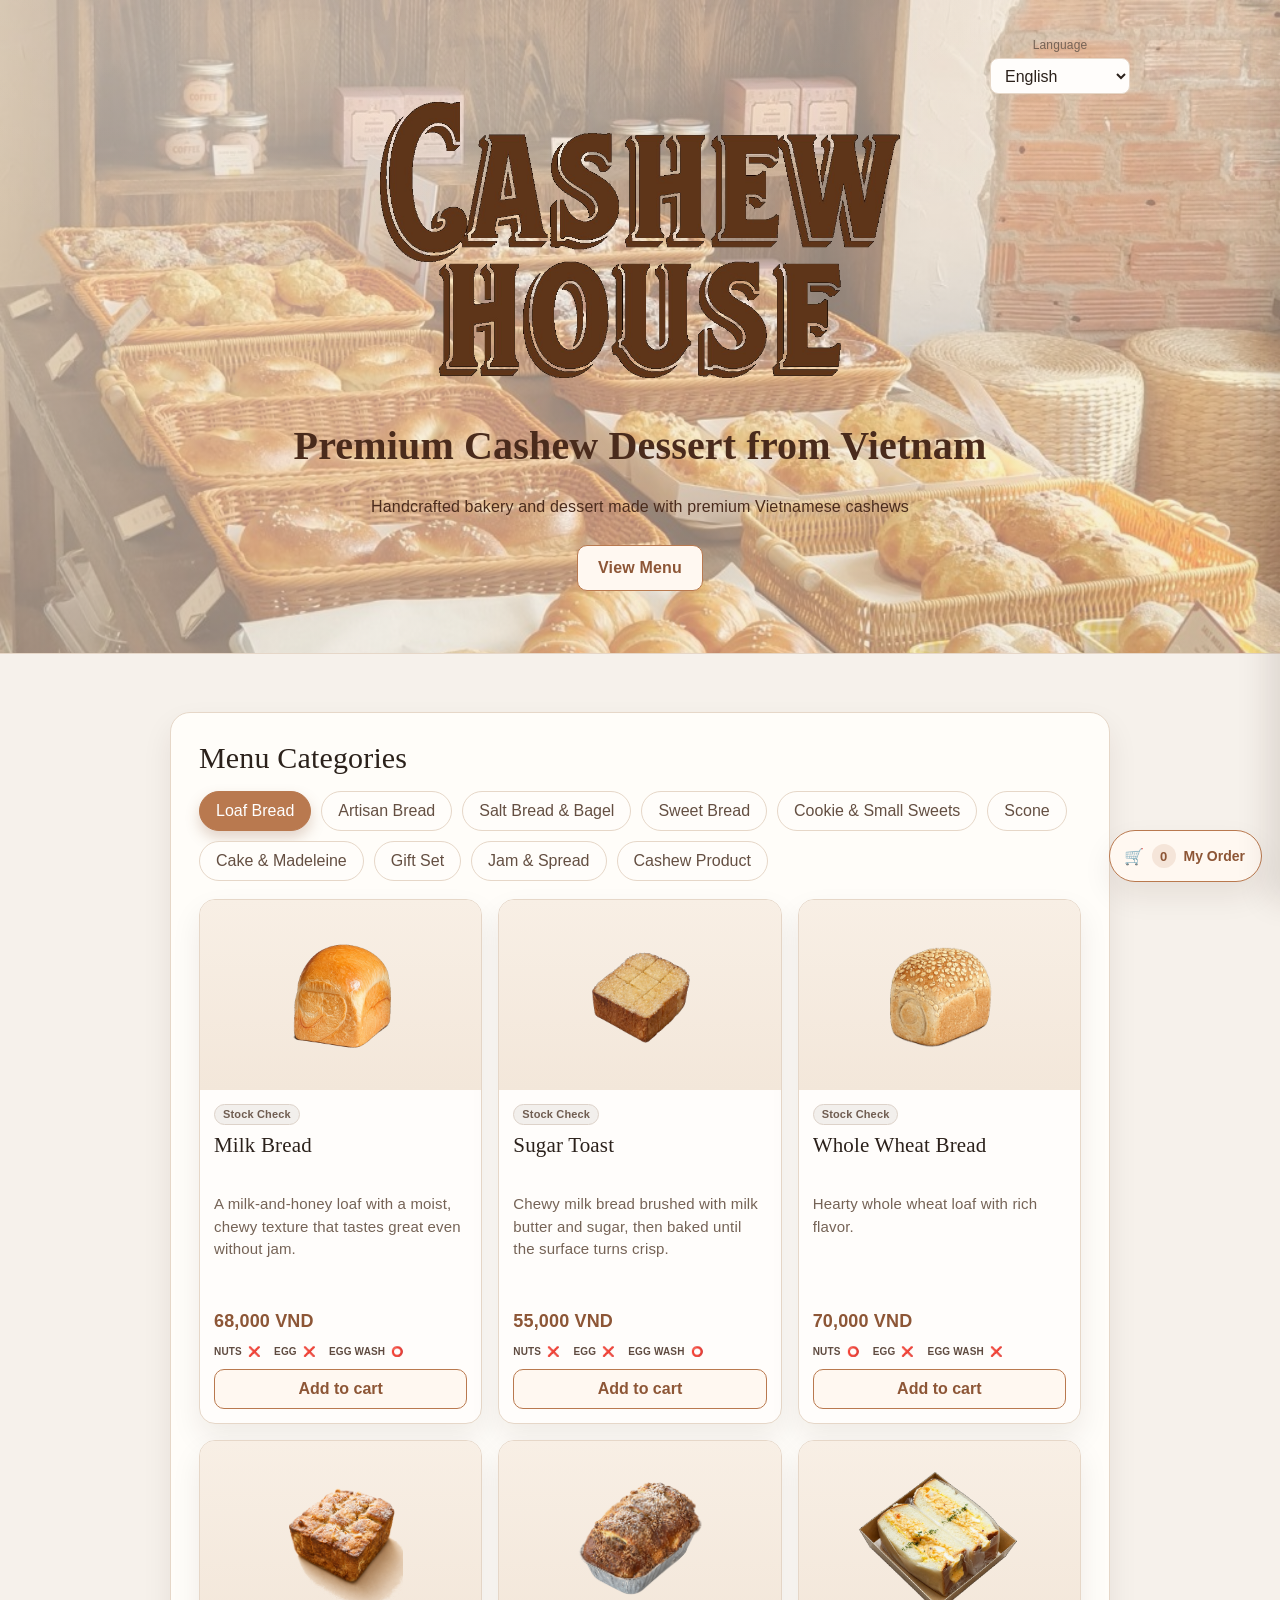
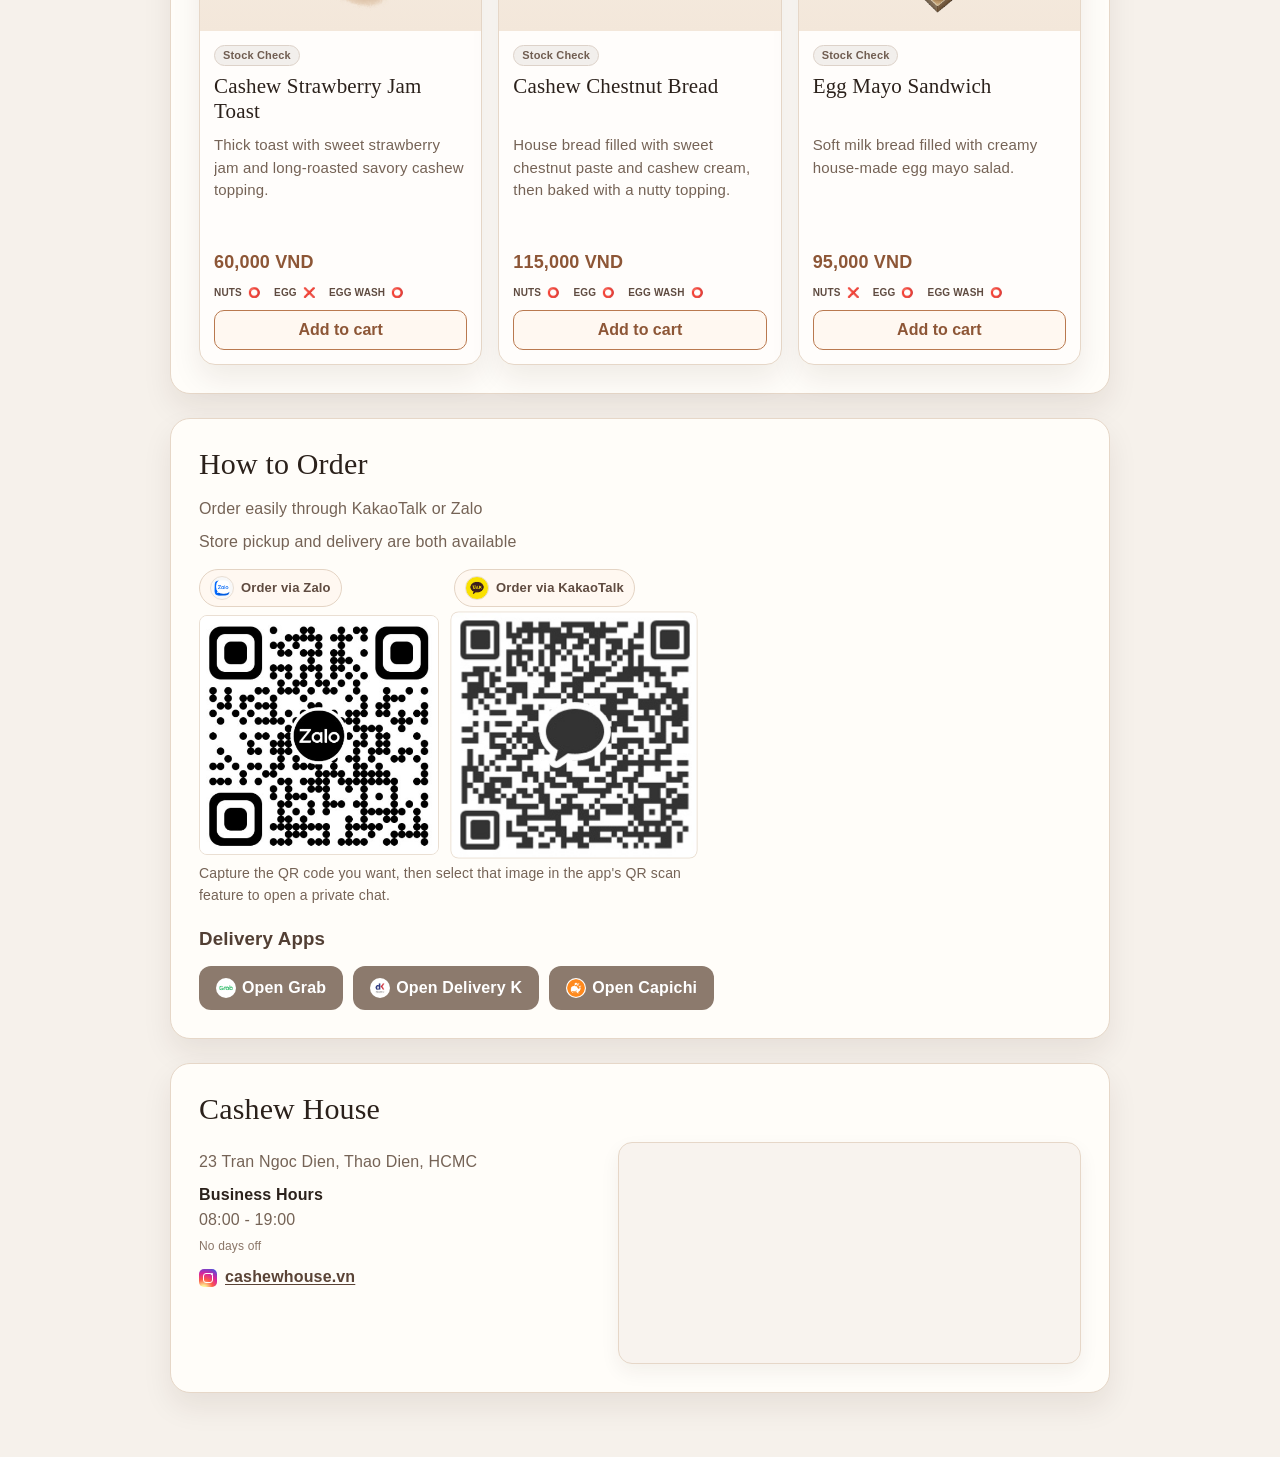
==== commit 687756c1: "Bump script cache buster to refresh GitHub Pages deploy. Co-authored-by: Cursor <cursoragent@cursor." ====
--- a/index.html
+++ b/index.html
@@ -149,6 +149,6 @@
     </button>
     <p id="cartToast" class="cart-toast" role="status" aria-live="polite" hidden></p>
 
-    <script src="script.js?v=20260726-1"></script>
+    <script src="script.js?v=20260728-2"></script>
   </body>
 </html>
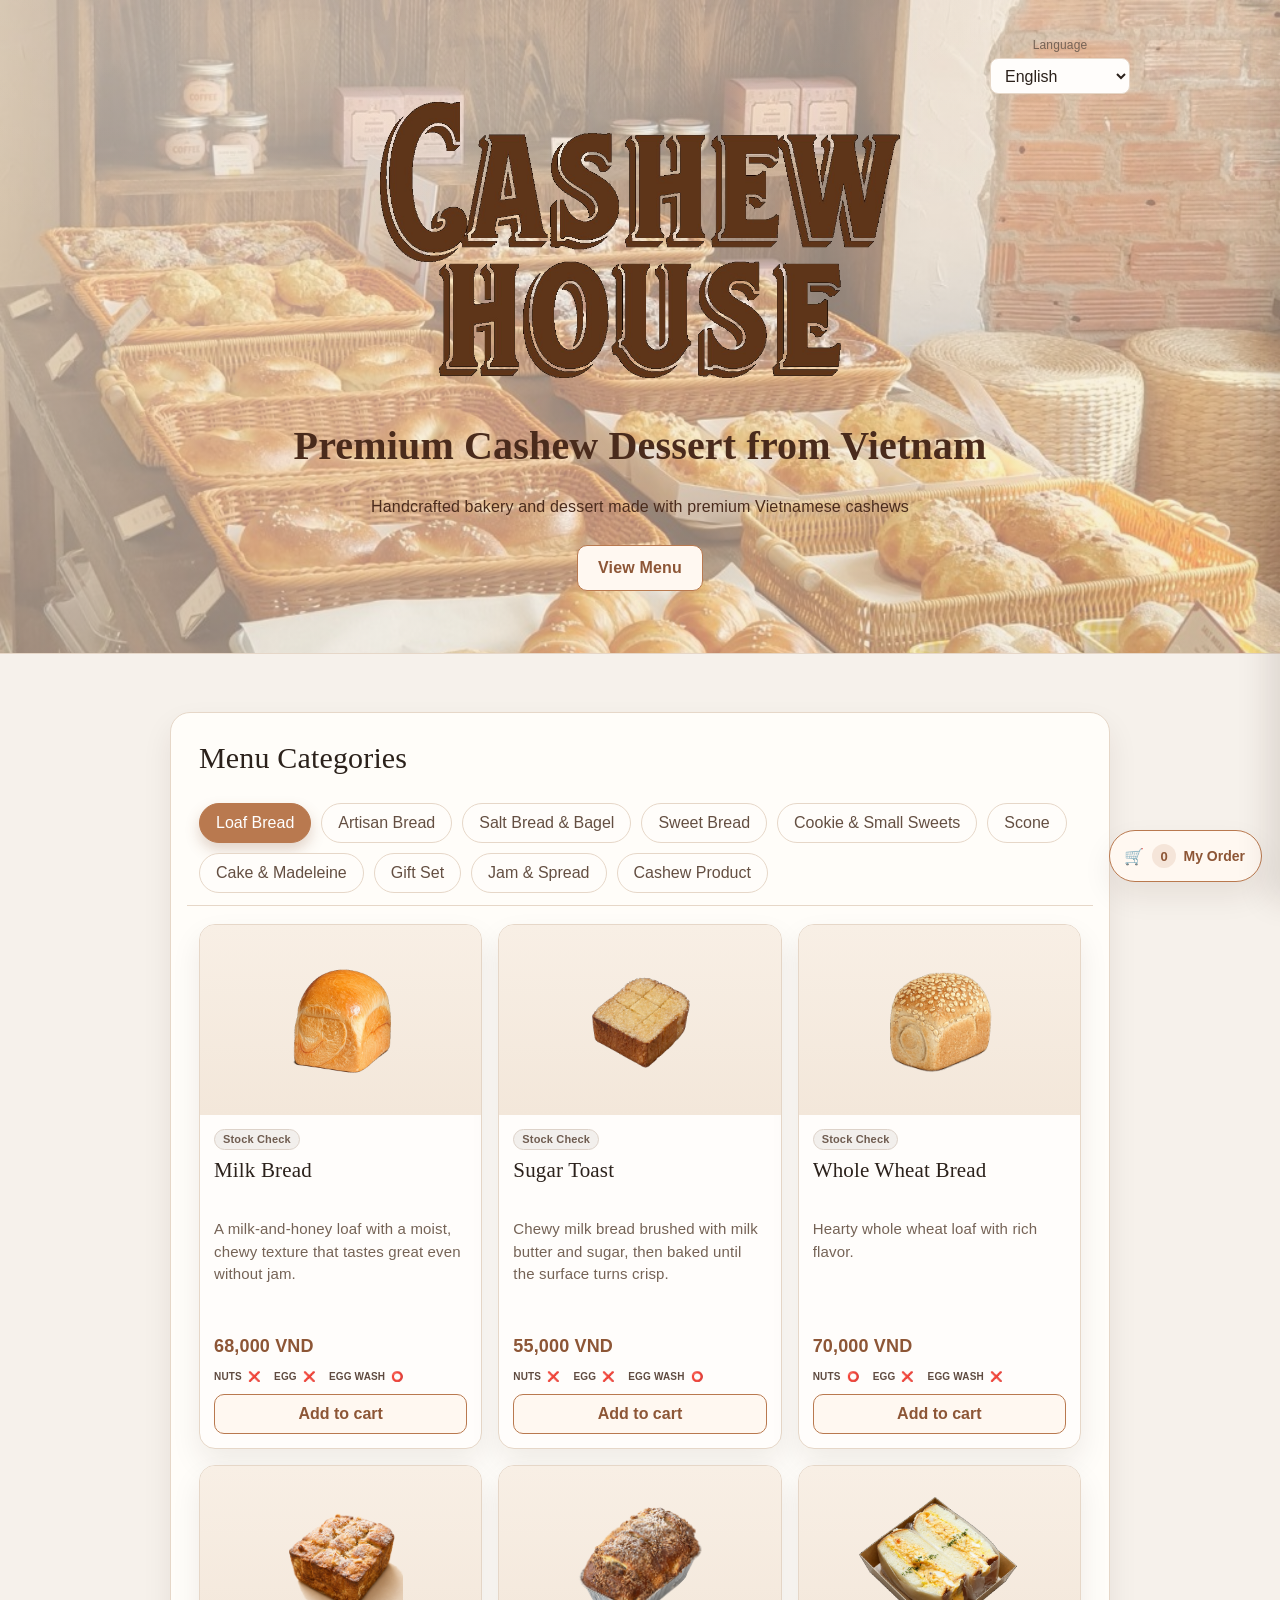
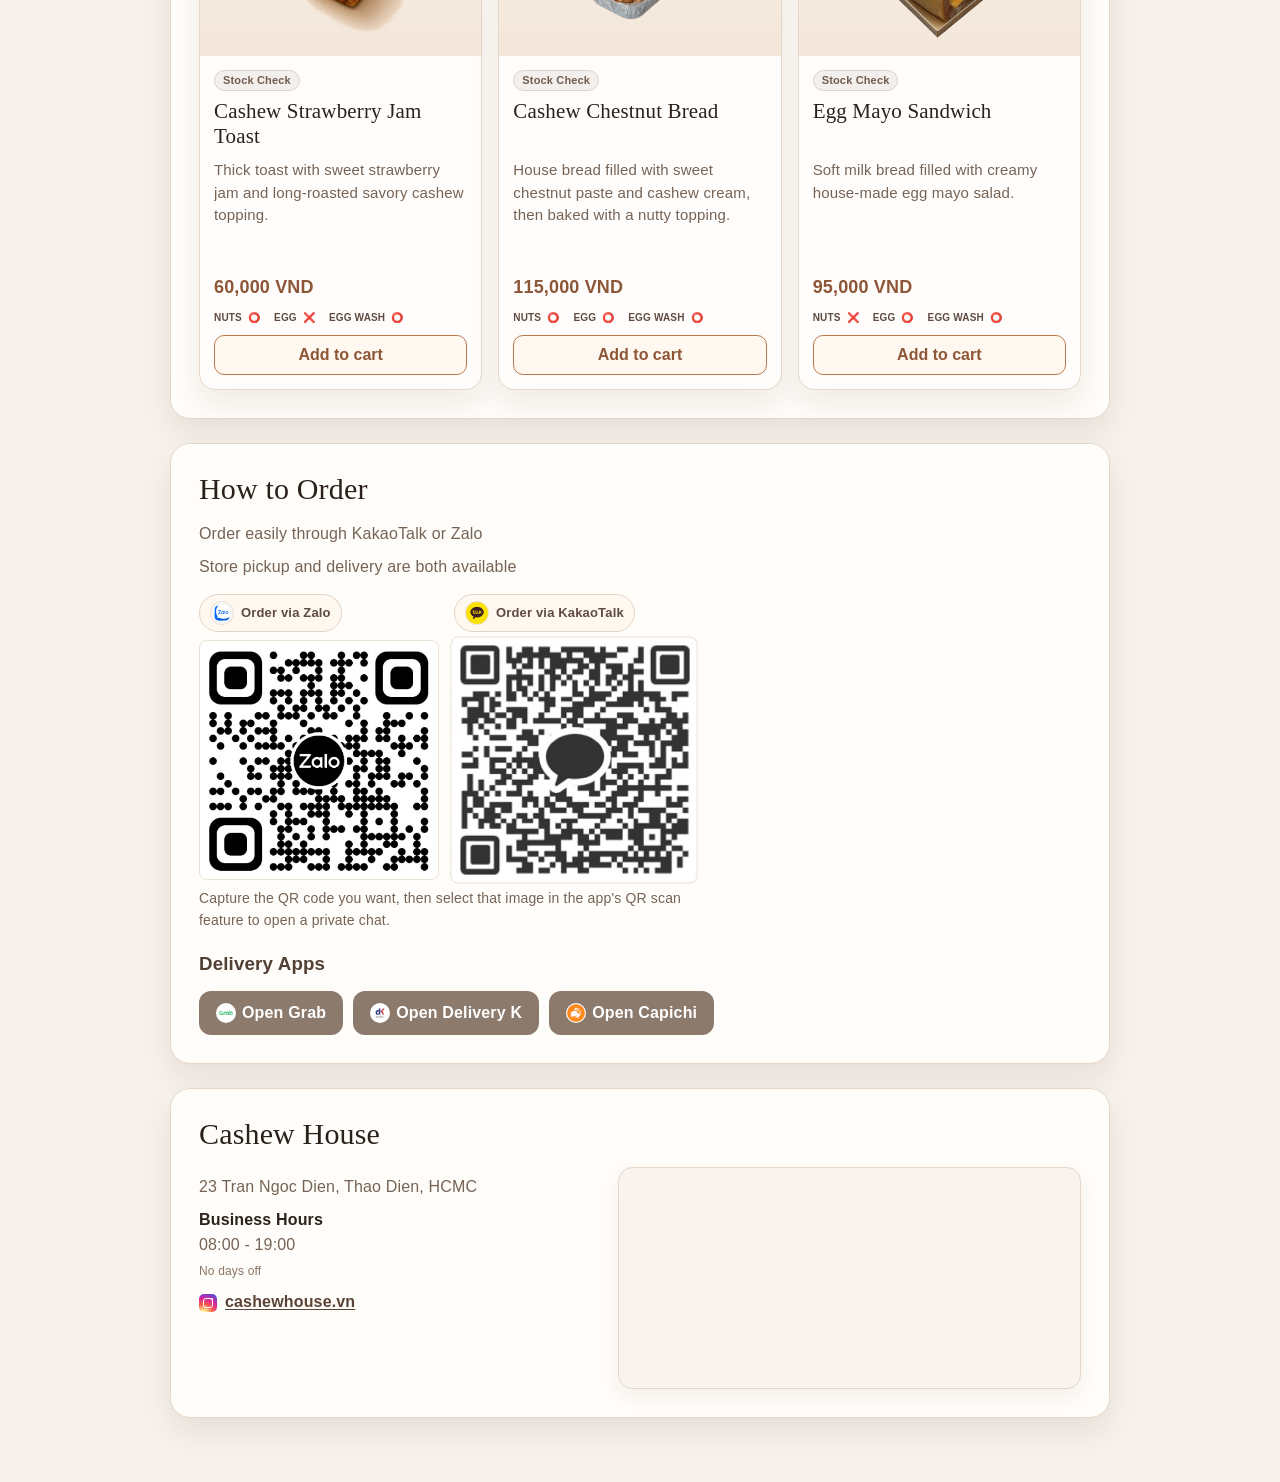
==== commit 98678e9e: "Keep category tabs sticky while scrolling the menu. Co-authored-by: Cursor <cursoragent@cursor.com>" ====
--- a/index.html
+++ b/index.html
@@ -4,7 +4,7 @@
     <meta charset="UTF-8" />
     <meta name="viewport" content="width=device-width, initial-scale=1.0" />
     <title>CASHEW HOUSE BAKERY MENU</title>
-    <link rel="stylesheet" href="styles.css" />
+    <link rel="stylesheet" href="styles.css?v=20260729-1" />
   </head>
   <body>
     <header class="hero">
@@ -149,6 +149,6 @@
     </button>
     <p id="cartToast" class="cart-toast" role="status" aria-live="polite" hidden></p>
 
-    <script src="script.js?v=20260728-2"></script>
+    <script src="script.js?v=20260729-1"></script>
   </body>
 </html>
--- a/styles.css
+++ b/styles.css
@@ -174,10 +174,19 @@
 }
 
 .tabs {
+  position: sticky;
+  top: 0;
+  z-index: 50;
   display: flex;
   flex-wrap: wrap;
   gap: 10px;
-  margin-bottom: 18px;
+  margin: 0 -12px 18px;
+  padding: 12px;
+  background: var(--paper);
+  background: color-mix(in srgb, var(--paper) 92%, transparent);
+  backdrop-filter: blur(10px);
+  -webkit-backdrop-filter: blur(10px);
+  border-bottom: 1px solid var(--border);
 }
 
 .tab-button {
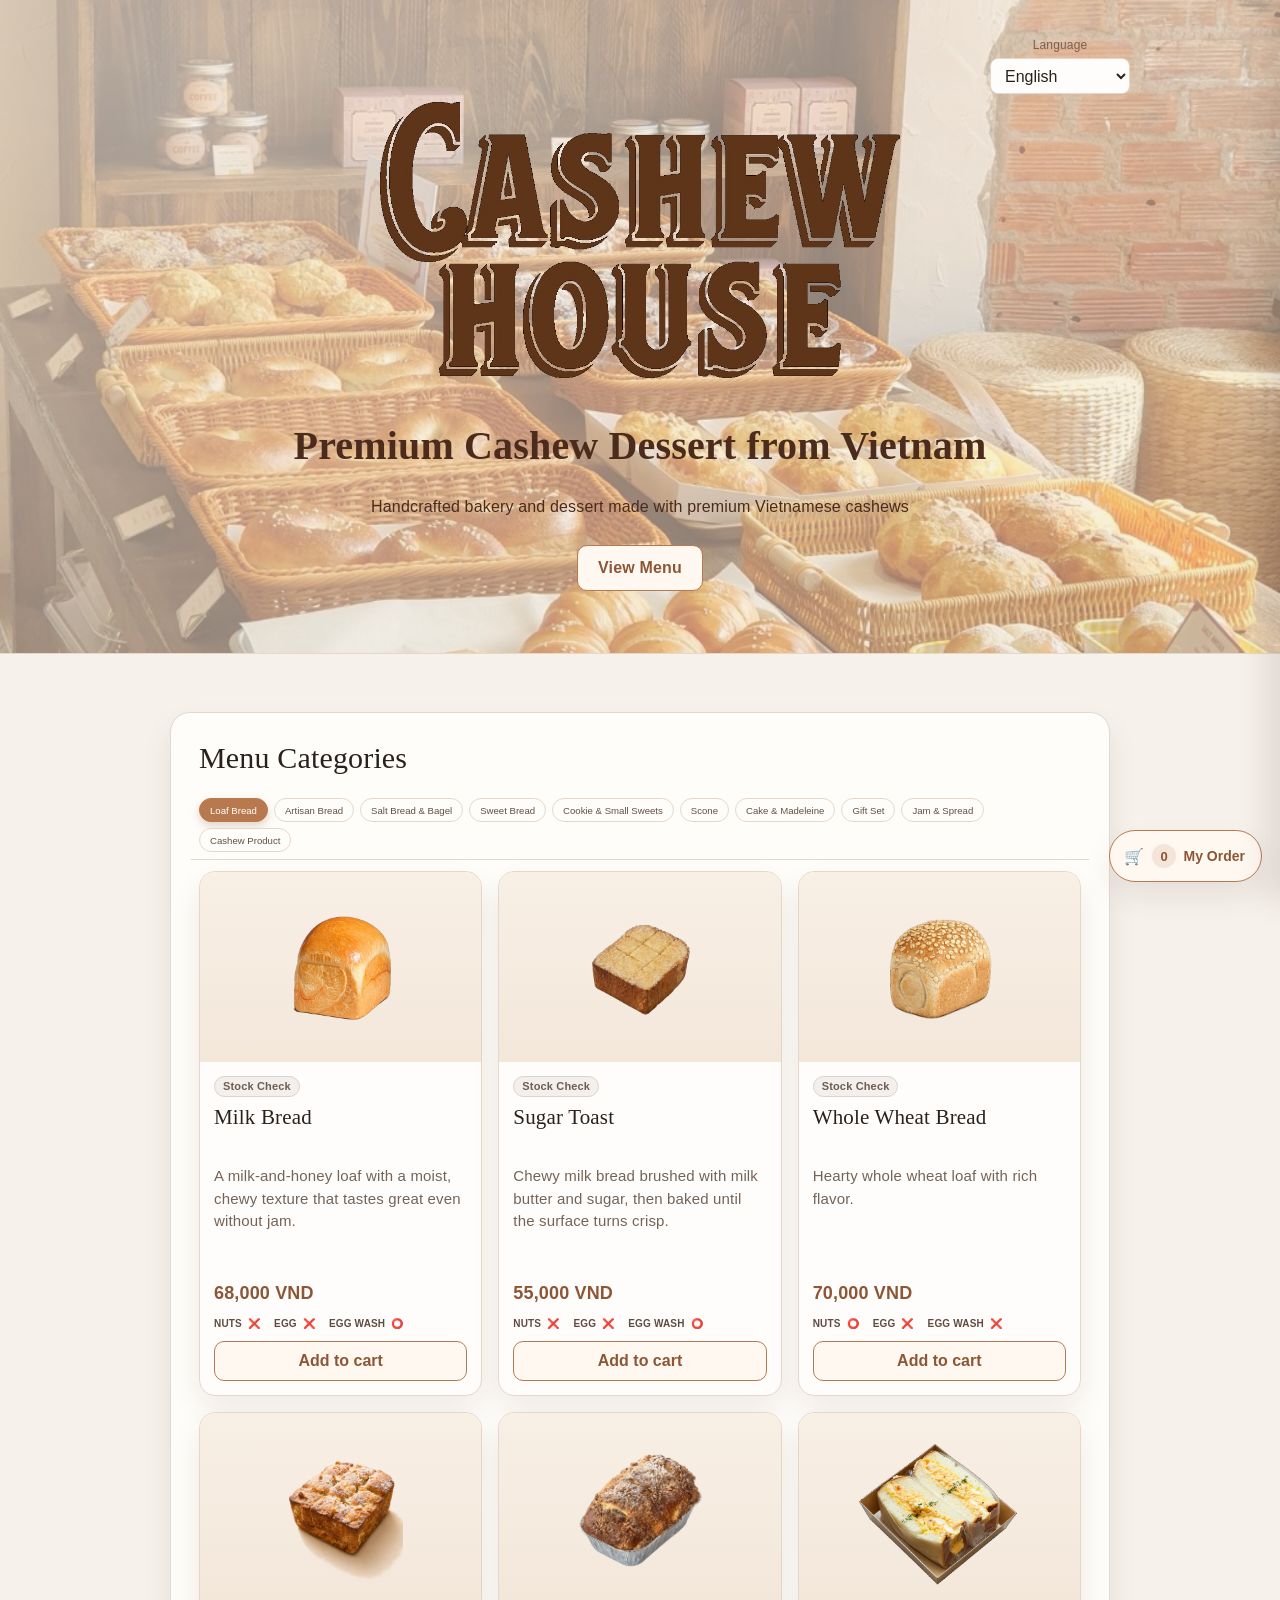
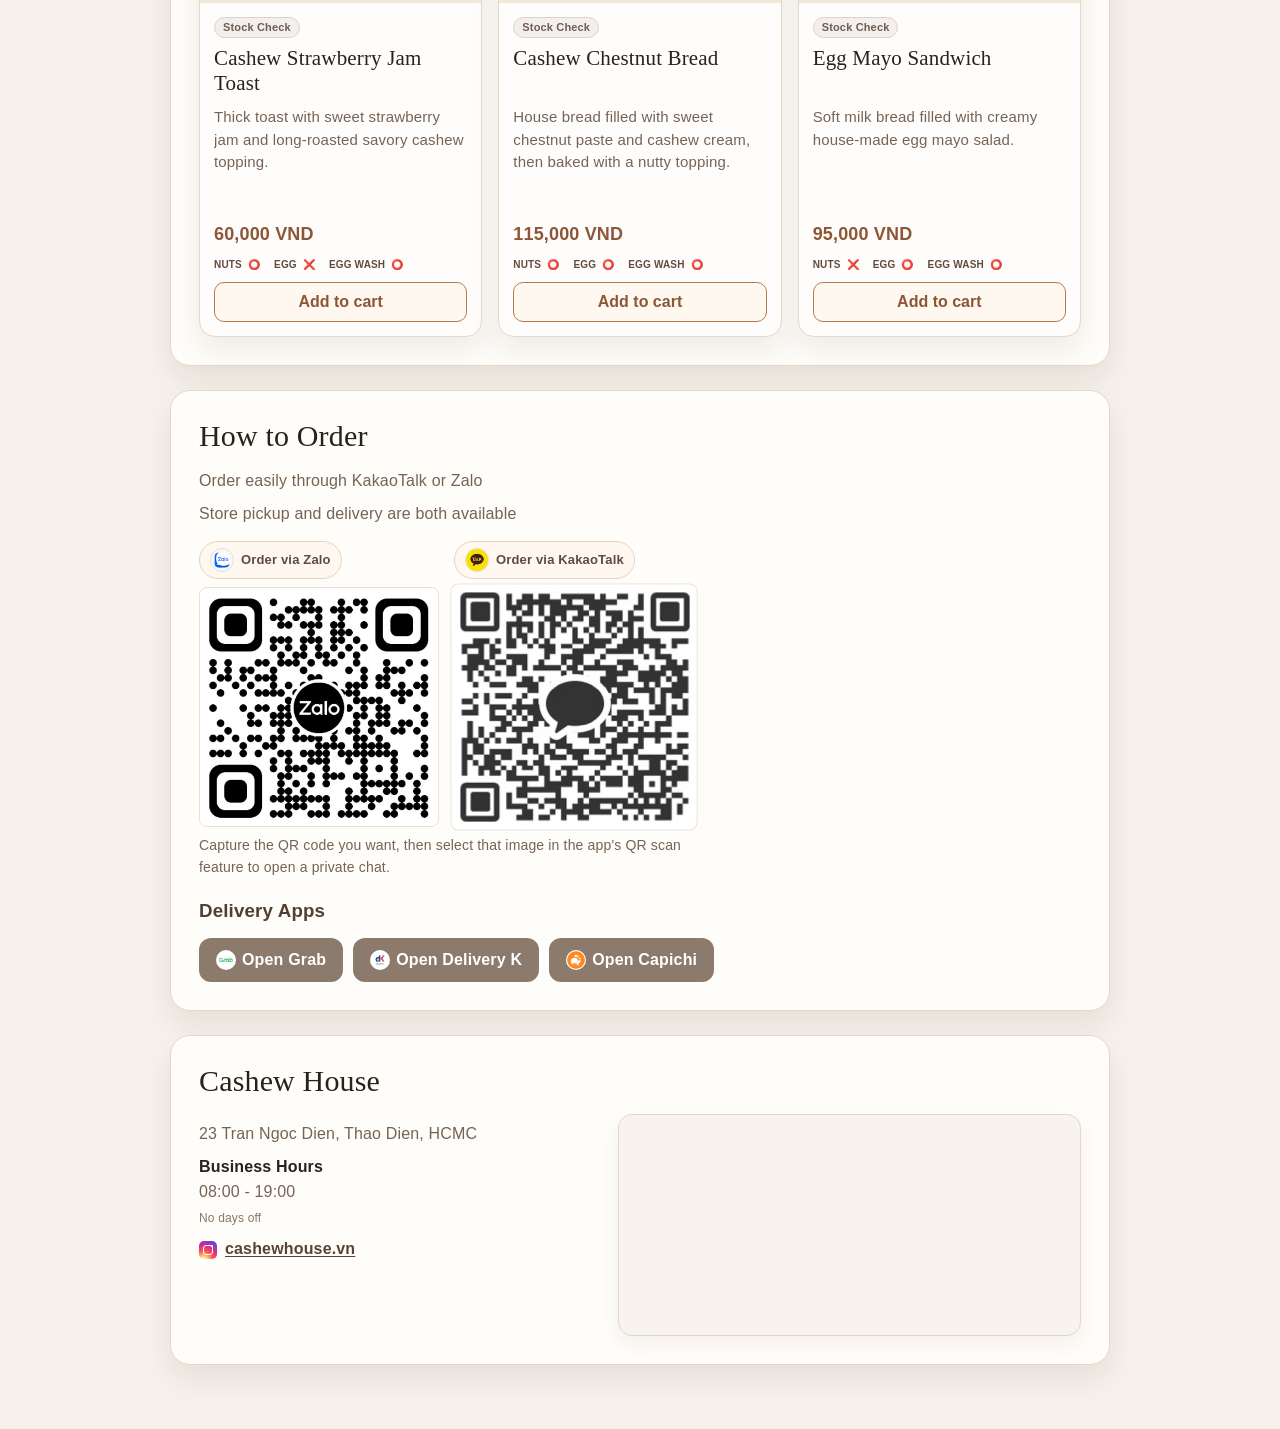
==== commit 8532da9a: "Shrink sticky category tabs to about 60% size. Co-authored-by: Cursor <cursoragent@cursor.com>" ====
--- a/index.html
+++ b/index.html
@@ -4,7 +4,7 @@
     <meta charset="UTF-8" />
     <meta name="viewport" content="width=device-width, initial-scale=1.0" />
     <title>CASHEW HOUSE BAKERY MENU</title>
-    <link rel="stylesheet" href="styles.css?v=20260729-1" />
+    <link rel="stylesheet" href="styles.css?v=20260729-2" />
   </head>
   <body>
     <header class="hero">
--- a/styles.css
+++ b/styles.css
@@ -179,9 +179,9 @@
   z-index: 50;
   display: flex;
   flex-wrap: wrap;
-  gap: 10px;
-  margin: 0 -12px 18px;
-  padding: 12px;
+  gap: 6px;
+  margin: 0 -8px 11px;
+  padding: 7px 8px;
   background: var(--paper);
   background: color-mix(in srgb, var(--paper) 92%, transparent);
   backdrop-filter: blur(10px);
@@ -190,11 +190,13 @@
 }
 
 .tab-button {
-  height: 40px;
-  padding: 0 16px;
+  height: 24px;
+  padding: 0 10px;
   border: 1px solid var(--border);
   border-radius: 999px;
   font: inherit;
+  font-size: 0.6em;
+  line-height: 1;
   background: #fffdfa;
   color: #644f42;
   cursor: pointer;
@@ -205,7 +207,7 @@
   background: var(--accent);
   color: #fff;
   border-color: var(--accent);
-  box-shadow: 0 7px 14px rgba(141, 86, 54, 0.25);
+  box-shadow: 0 4px 8px rgba(141, 86, 54, 0.25);
 }
 
 .tab-button:hover {
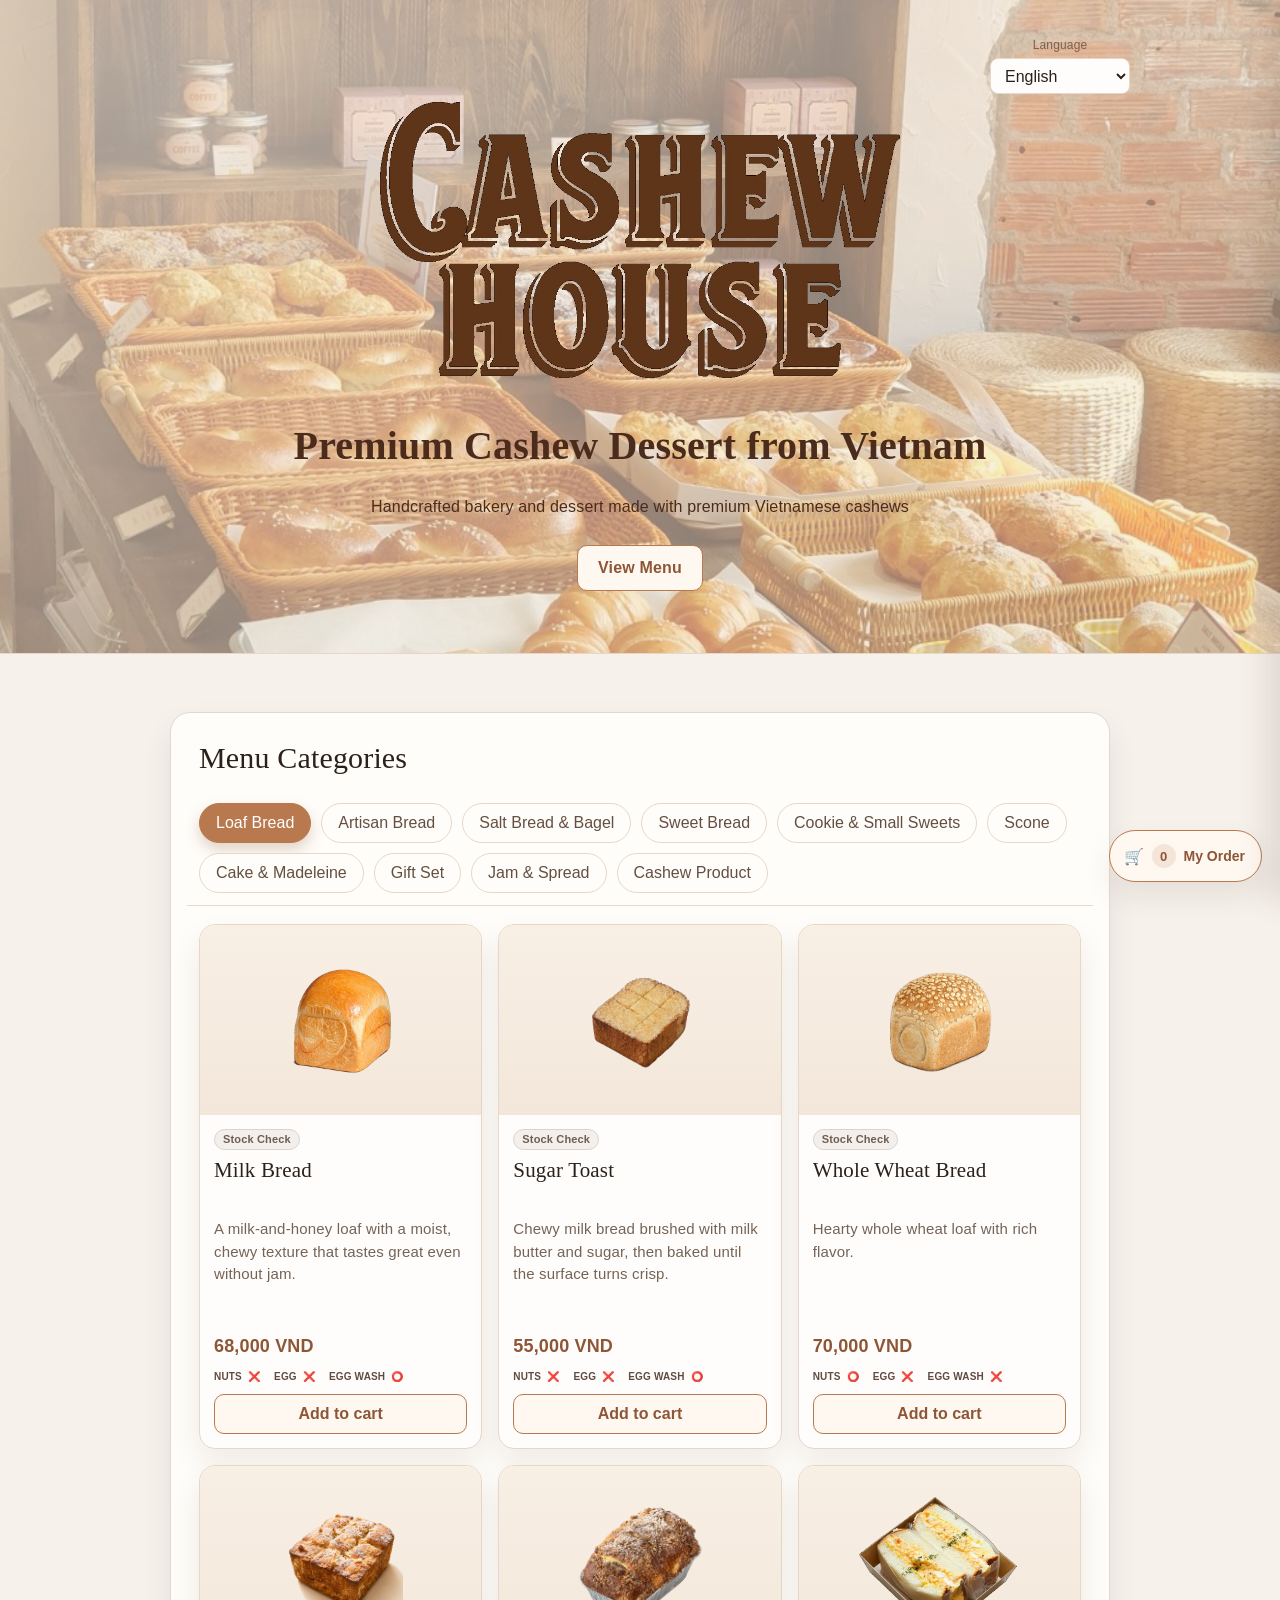
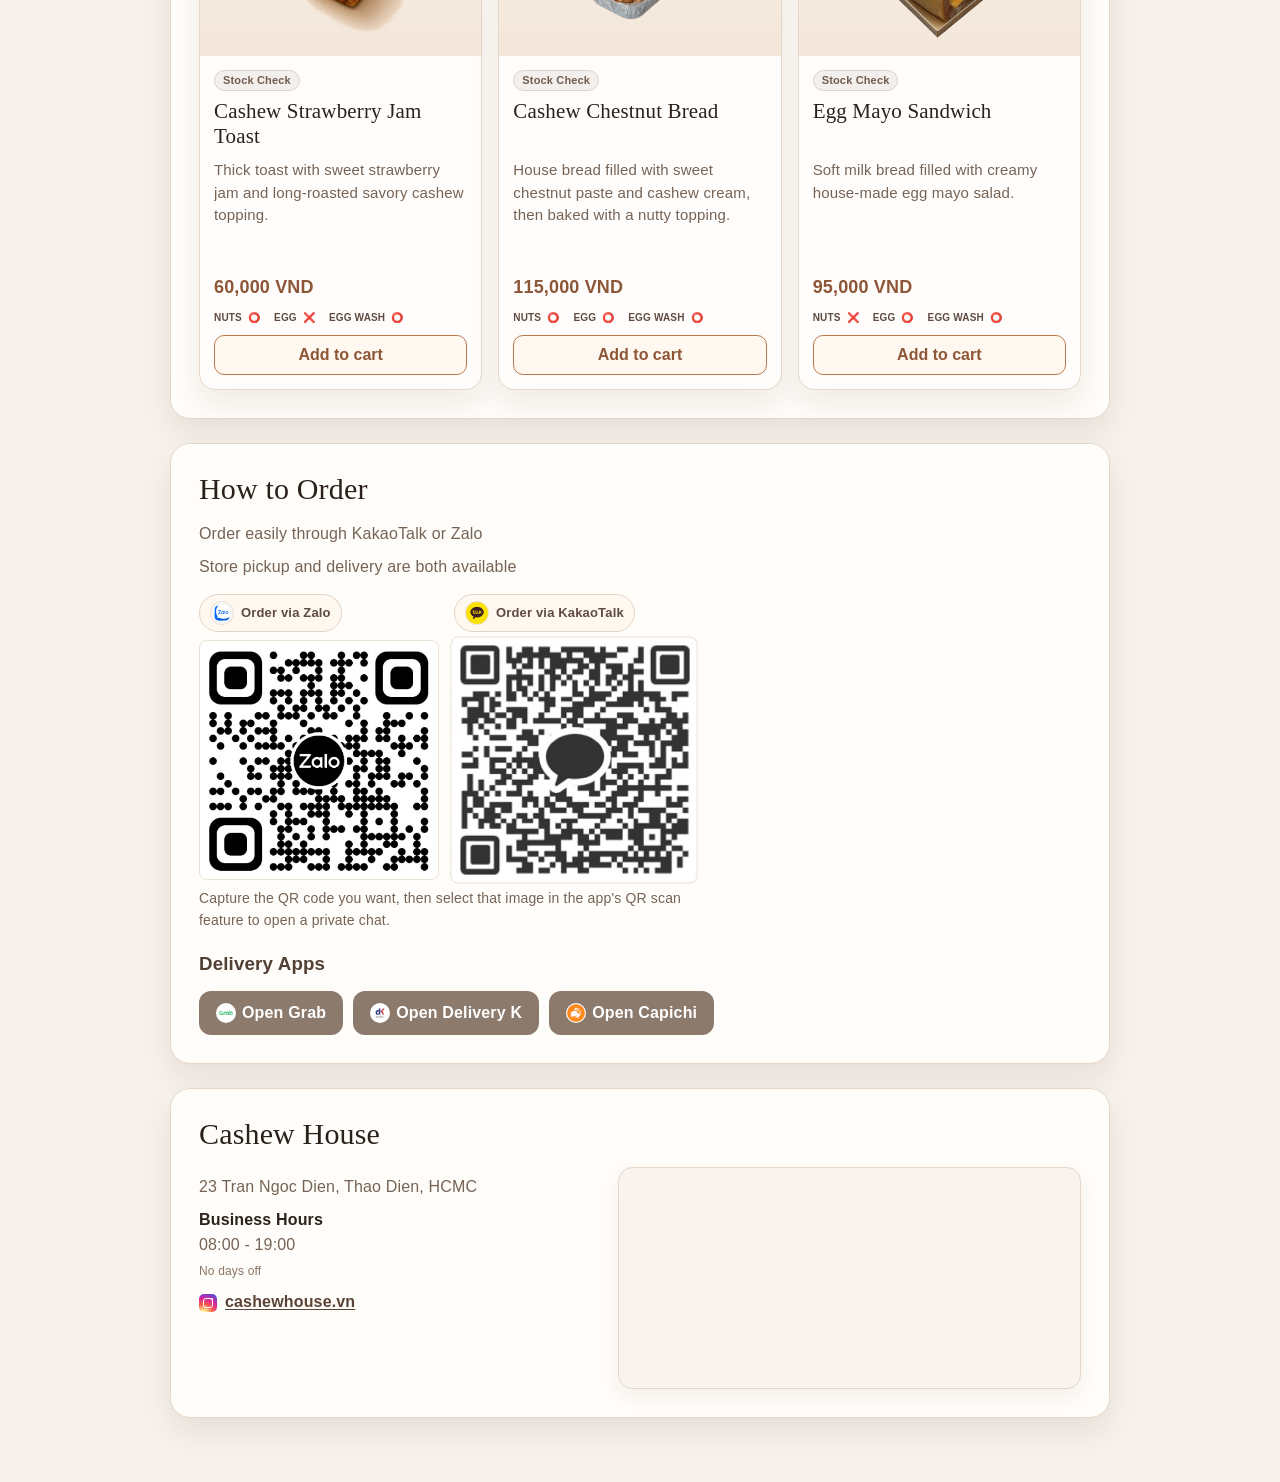
==== commit 63ad2b3b: "Restore category tabs to original size. Co-authored-by: Cursor <cursoragent@cursor.com>" ====
--- a/index.html
+++ b/index.html
@@ -4,7 +4,7 @@
     <meta charset="UTF-8" />
     <meta name="viewport" content="width=device-width, initial-scale=1.0" />
     <title>CASHEW HOUSE BAKERY MENU</title>
-    <link rel="stylesheet" href="styles.css?v=20260729-2" />
+    <link rel="stylesheet" href="styles.css?v=20260729-3" />
   </head>
   <body>
     <header class="hero">
--- a/styles.css
+++ b/styles.css
@@ -179,9 +179,9 @@
   z-index: 50;
   display: flex;
   flex-wrap: wrap;
-  gap: 6px;
-  margin: 0 -8px 11px;
-  padding: 7px 8px;
+  gap: 10px;
+  margin: 0 -12px 18px;
+  padding: 12px;
   background: var(--paper);
   background: color-mix(in srgb, var(--paper) 92%, transparent);
   backdrop-filter: blur(10px);
@@ -190,13 +190,11 @@
 }
 
 .tab-button {
-  height: 24px;
-  padding: 0 10px;
+  height: 40px;
+  padding: 0 16px;
   border: 1px solid var(--border);
   border-radius: 999px;
   font: inherit;
-  font-size: 0.6em;
-  line-height: 1;
   background: #fffdfa;
   color: #644f42;
   cursor: pointer;
@@ -207,7 +205,7 @@
   background: var(--accent);
   color: #fff;
   border-color: var(--accent);
-  box-shadow: 0 4px 8px rgba(141, 86, 54, 0.25);
+  box-shadow: 0 7px 14px rgba(141, 86, 54, 0.25);
 }
 
 .tab-button:hover {
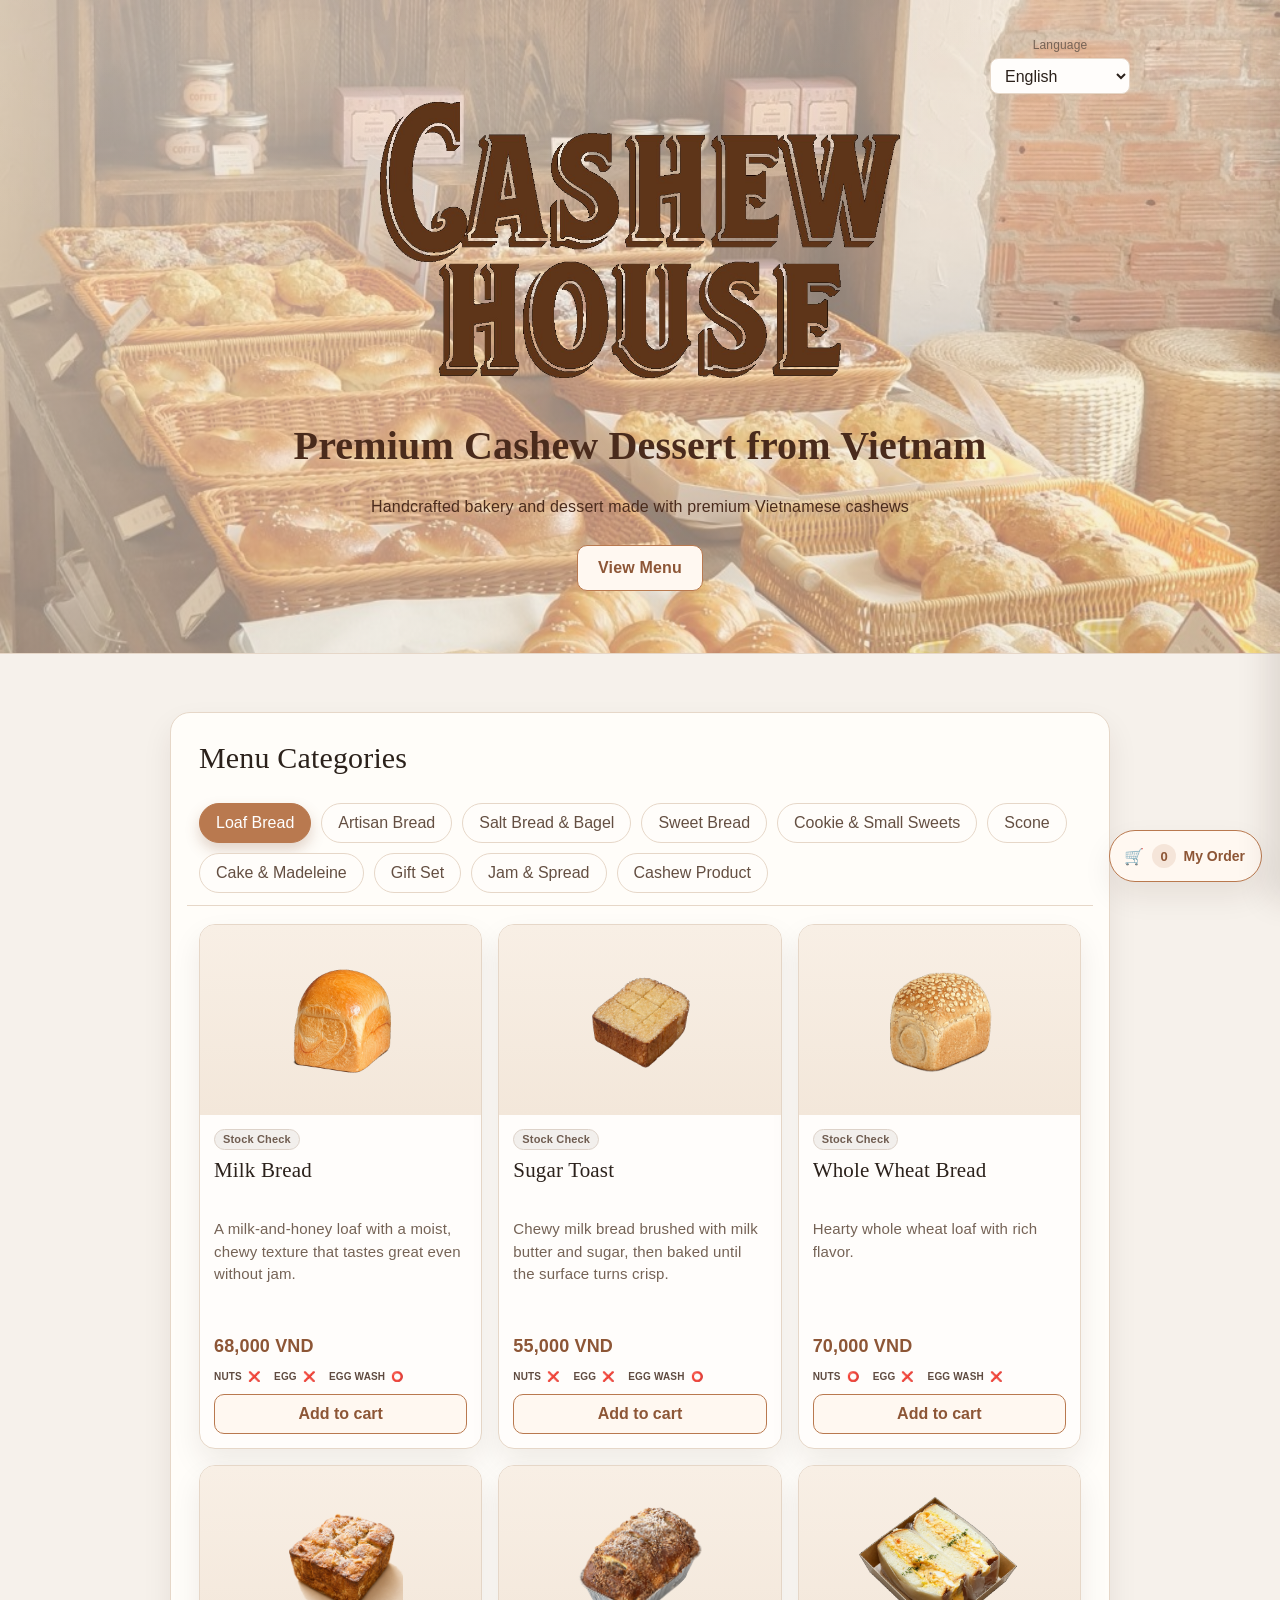
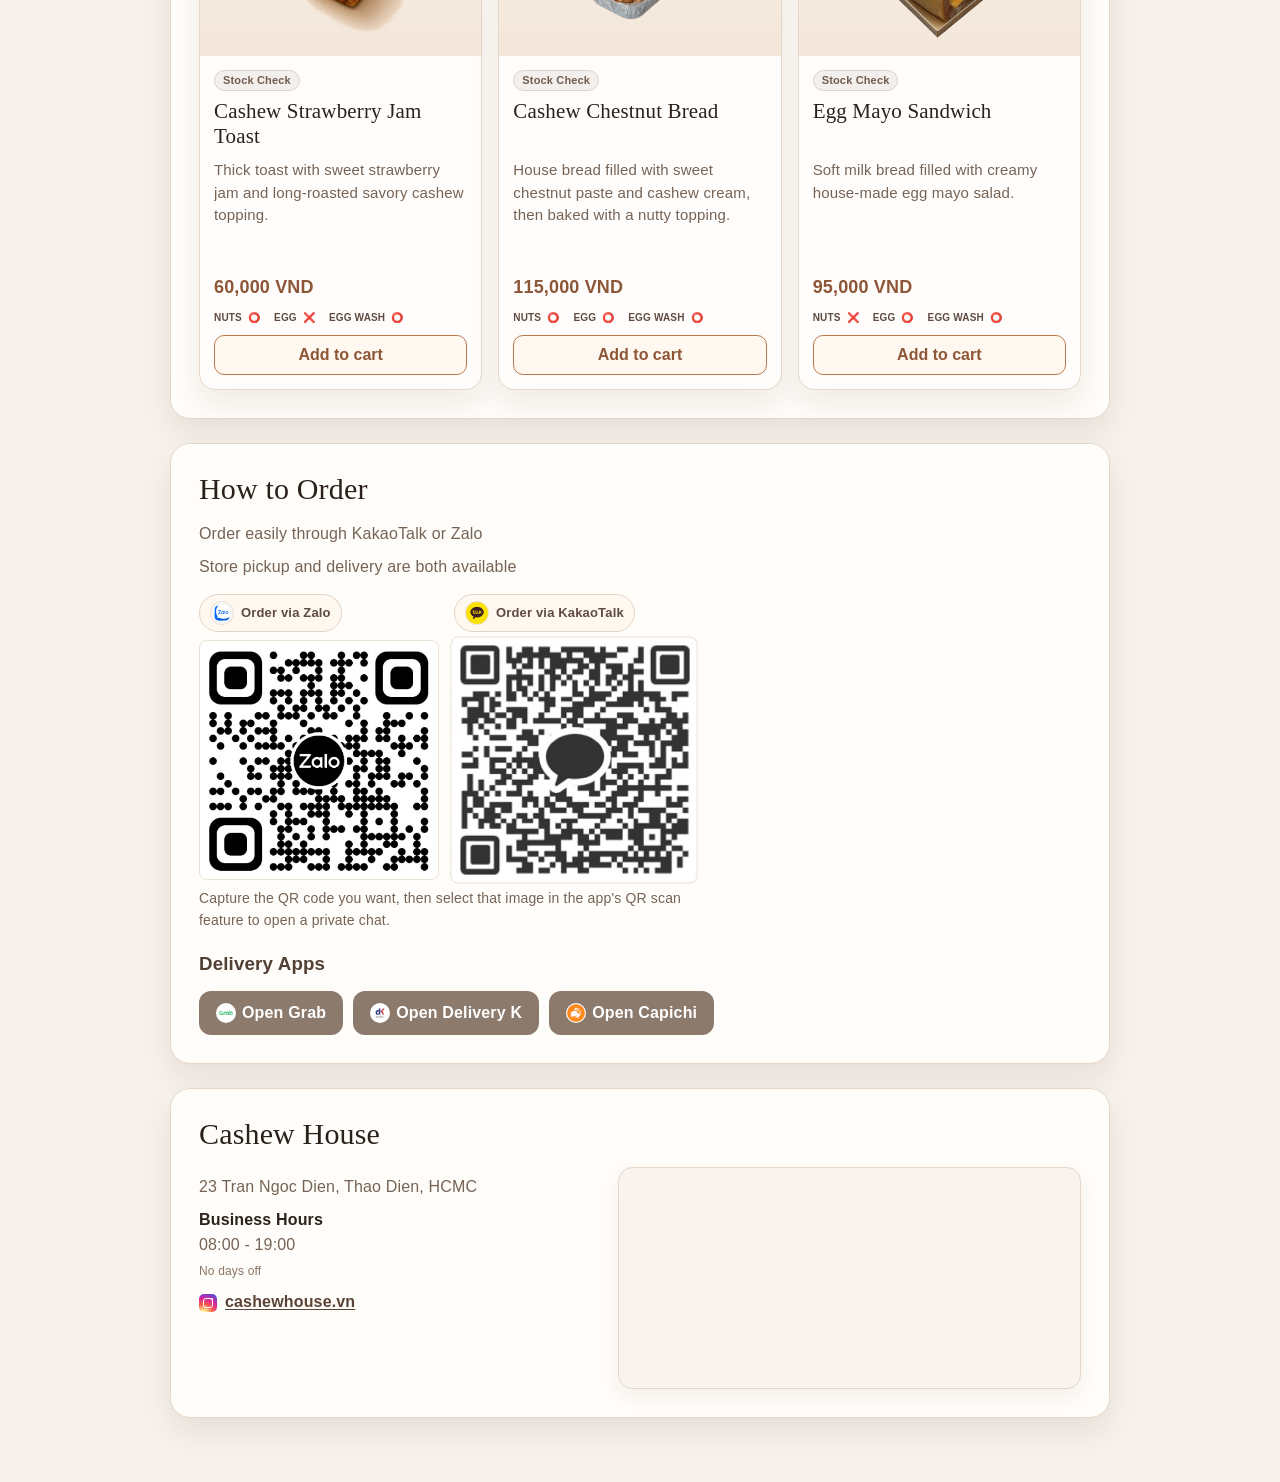
==== commit d01c6960: "Let berry jams switch between large and small prices. Raise raspberry jam to 170,000 VND and price t" ====
--- a/index.html
+++ b/index.html
@@ -149,6 +149,6 @@
     </button>
     <p id="cartToast" class="cart-toast" role="status" aria-live="polite" hidden></p>
 
-    <script src="script.js?v=20260729-1"></script>
+    <script src="script.js?v=20261025-1"></script>
   </body>
 </html>
